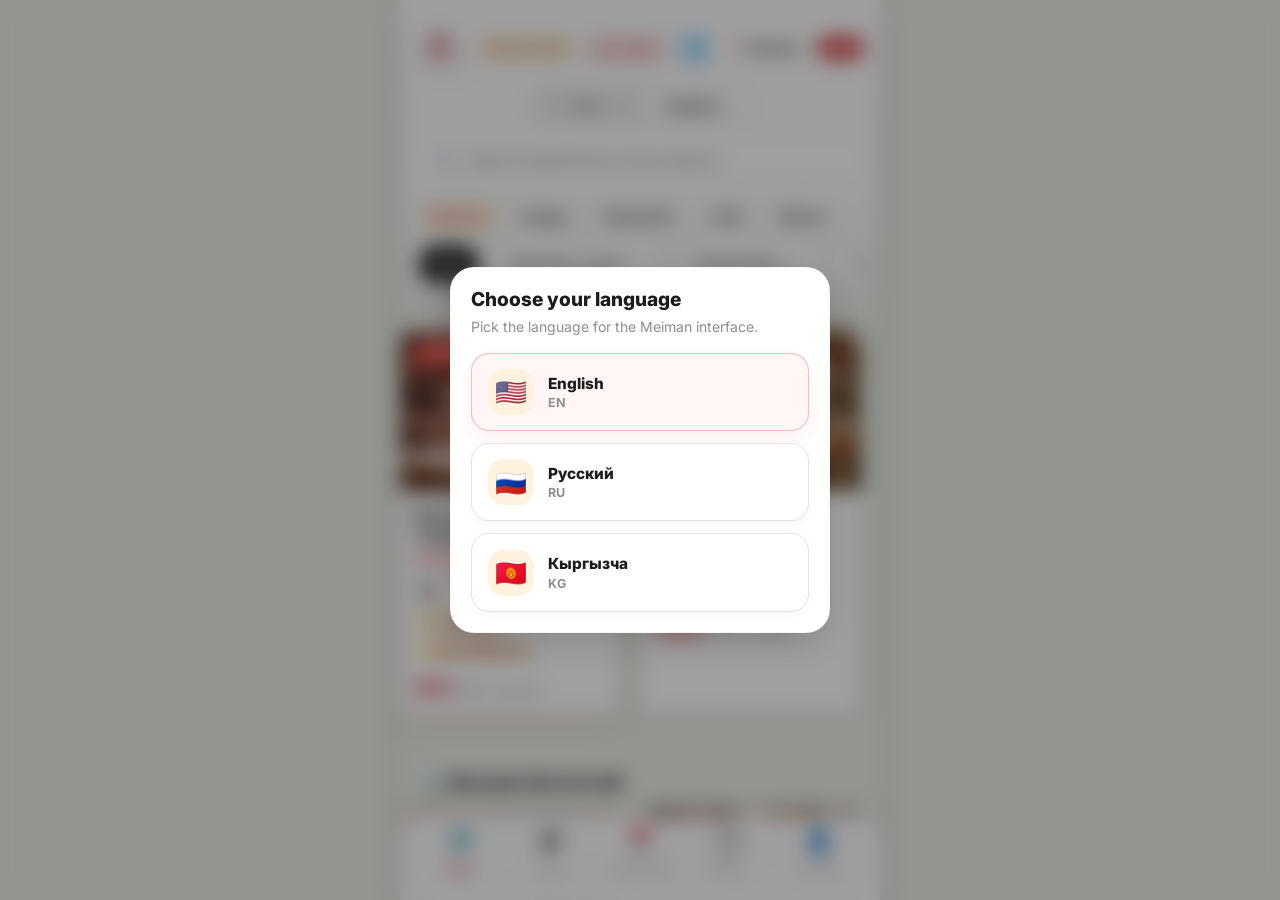
==== Meyman/index.html @ 1f4ac858 "Rename app to Meiman" ====
<!DOCTYPE html>
<html lang="en">
<head>
    <meta charset="UTF-8">
    <meta name="viewport" content="width=device-width, initial-scale=1.0">
    <title>Meiman - Experiences</title>
    <link rel="stylesheet" href="style.css">
</head>
<body class="customer-app">

    <div class="container">
        <!-- Main Top Bar -->
        <header class="top-bar">
            <div class="header-row">
                <div class="logo-area">
                    <img src="logo.png" alt="Meiman Logo" style="height:48px; object-fit:contain; filter: drop-shadow(0 2px 4px rgba(0,0,0,0.1));">
                </div>
                <div style="display:flex; align-items:center; gap:8px;">
                    <button class="guide-chip" id="guide-chip" onclick="openCulturalGuide()">Cultural Guide</button>
                    <a href="seller.html" id="host-mode-link" style="font-size:0.75rem; font-weight:800; color:var(--primary); text-decoration:none; background:white; padding:4px 8px; border-radius:12px; box-shadow:var(--shadow-sm); border:1px solid var(--primary);">Host Mode</a>
                    <button class="language-globe-btn" id="top-language-btn" onclick="openLanguageSelector(false)" aria-label="Change language" title="Change language">🌐</button>
                    <div style="font-size:0.85rem; font-weight:600; background:white; padding:4px 8px; border-radius:12px; box-shadow:var(--shadow-sm);">📍 Bishkek</div>
                    <div style="font-size:0.85rem; font-weight:800; background:var(--primary); color:white; padding:4px 8px; border-radius:12px; box-shadow:var(--shadow-sm);">v2.2</div>
                </div>
            </div>

            <!-- View Toggle -->
            <div class="toggle-container">
                <button class="toggle-btn" id="btn-tab-map" onclick="switchTab('map')">Map</button>
                <button class="toggle-btn active" id="btn-tab-explore" onclick="switchTab('explore')">Explore</button>
            </div>

            <div class="search-bar" style="margin-top:0.75rem;">
                <span>🔍</span>
                <input type="text" id="search-input" placeholder="Search experiences, food, places...">
            </div>

            <div class="need-now-bar" id="need-now-tabs">
                <button class="need-chip" data-need="Food">Hungry</button>
                <button class="need-chip" data-need="Nomad">Nomad life</button>
                <button class="need-chip" data-need="Culture">Craft</button>
                <button class="need-chip" data-need="Shower">Shower</button>
                <button class="need-chip" data-need="Laundry">Laundry</button>
            </div>

            <div class="categories-scroll" id="category-tabs">
                <div class="cat-pill active" data-category="All">All</div>
                <div class="cat-pill" data-category="Eat Like a Local 🍽️">Eat Like a Local 🍽️</div>
                <div class="cat-pill" data-category="Nomad Life 🏔️">Nomad Life 🏔️</div>
                <div class="cat-pill" data-category="Culture & Craft 🎨">Culture & Craft 🎨</div>
                <div class="cat-pill" data-category="Essentials 🧼">Essentials 🧼</div>
            </div>
            
            <p class="motto" id="app-motto">Your lifestyle is their experience</p>
        </header>

        <!-- VIEW: MAP -->
        <div id="view-map" class="view-tab hidden">
            <!-- 2GIS Map Background -->
            <div class="map-wrapper" style="position:absolute; top:0; left:0; width:100%; height:100%; z-index: 0; pointer-events: none;">
                <div id="map-bg-layer" style="width: 100%; height: 100%;"></div>
            </div>

            <!-- Interactive Map Layer -->
            <div id="interactive-map" style="position:absolute; top:0; left:0; width:100%; height:100%; z-index: 1; pointer-events:none;">
                <!-- Map Pins injected here by JS -->
            </div>

            <!-- Floating Happening Now Cards -->
            <section class="happening-now">
                <h3 class="section-title" id="happening-title">Happening Now 🔥</h3>
                <div class="horizontal-feed" id="happening-feed">
                    <!-- Offer Cards injected here by JS -->
                </div>
            </section>
        </div>

        <!-- VIEW: EXPLORE -->
        <div id="view-explore" class="view-tab active">
            <div class="explore-content">
                <div class="category-section">
                    <h3 id="explore-food-title">🍽️ Eat Like a Local</h3>
                    <div class="horizontal-feed" id="explore-cat-food"></div>
                </div>
                <div class="category-section">
                    <h3 id="explore-outdoors-title">🏔️ Nomad Life & Craft</h3>
                    <div class="horizontal-feed" id="explore-cat-outdoors"></div>
                </div>
                
                <h3 class="feed-title" id="discover-title" style="padding:0 1.25rem 0.5rem; font-weight:800; font-size:1.4rem;">Discover</h3>
                <div id="explore-vertical-feed" class="vertical-feed">
                    <!-- Immersive vertical cards injected here -->
                </div>
            </div>
        </div>

        <!-- Detail Action Modal (Draggable Bottom Sheet) -->
        <div id="booking-modal" class="modal-overlay hidden">
            <div class="bottom-sheet" id="booking-sheet">
                <!-- Details injected here by JS -->
            </div>
        </div>

        <!-- Request Modal (Bottom Sheet Component) -->
        <div id="request-modal" class="modal-overlay hidden">
            <div class="bottom-sheet">
                <div class="sheet-handle"></div>
                <div style="display:flex; justify-content:space-between; align-items:center;">
                    <h2 id="request-modal-title" style="font-size:1.5rem; color:var(--text-primary);">Request an Experience</h2>
                    <button class="btn-icon" style="box-shadow:none; border:none; width:36px; height:36px; background:var(--border-color); color:var(--text-primary);" onclick="closeRequestModal()">✕</button>
                </div>
                <p id="request-modal-desc" style="color:var(--text-secondary); font-size:0.9rem; margin-top:0.5rem; margin-bottom:1rem;">Can't find what you're looking for? Ask locals directly.</p>
                
                <div class="form-group" style="margin-bottom:1rem;">
                    <label id="request-category-label" style="display:block; font-weight:600; font-size:0.9rem; margin-bottom:4px; color:var(--text-primary);">Category</label>
                    <select id="request-category" style="width:100%; padding:0.75rem; border-radius:12px; border:1px solid var(--border-color); background:var(--bg-main); color:var(--text-primary); font-size:1rem; outline:none;">
                        <option value="Eat Like a Local 🍽️">Eat Like a Local 🍽️</option>
                        <option value="Nomad Life 🏔️">Nomad Life 🏔️</option>
                        <option value="Culture & Craft 🎨">Culture & Craft 🎨</option>
                        <option value="Essentials 🧼">Essentials 🧼</option>
                    </select>
                </div>

                <div class="form-group" style="margin-bottom:1.5rem;">
                    <label id="request-description-label" style="display:block; font-weight:600; font-size:0.9rem; margin-bottom:4px; color:var(--text-primary);">What are you looking for?</label>
                    <textarea id="request-description" rows="3" placeholder="Example: I'd love to learn how to cook traditional plov..." style="width:100%; padding:0.75rem; border-radius:12px; border:1px solid var(--border-color); background:var(--bg-main); color:var(--text-primary); font-size:1rem; resize:none; outline:none; font-family:inherit;"></textarea>
                </div>

                <button class="btn btn-primary" id="request-submit-btn" style="width:100%; padding:1rem;" onclick="submitRequest()">Submit Request</button>
            </div>
        </div>

        <!-- Dummy Feature Modal (Bottom Sheet Component) -->
        <div id="dummy-feature-modal" class="modal-overlay hidden">
            <div class="bottom-sheet" id="dummy-feature-sheet">
                <!-- Content injected here by JS -->
            </div>
        </div>

        <!-- Review Modal (Bottom Sheet Component) -->
        <div id="review-modal" class="modal-overlay hidden">
            <div class="bottom-sheet">
                <div class="sheet-handle"></div>
                <div style="display:flex; justify-content:space-between; align-items:center;">
                    <h2 id="review-modal-title" style="font-size:1.5rem; color:var(--text-primary);">Leave a Review</h2>
                    <button class="btn-icon" style="box-shadow:none; border:none; width:36px; height:36px; background:var(--border-color); color:var(--text-primary);" onclick="closeReviewModal()">✕</button>
                </div>
                <p id="review-modal-desc" style="color:var(--text-secondary); font-size:0.9rem; margin-top:0.5rem; margin-bottom:1rem;">How was your experience? Your feedback helps the community!</p>
                
                <input type="hidden" id="review-offer-id">
                
                <div class="form-group" style="margin-bottom:1rem;">
                    <label id="review-rating-label" style="display:block; font-weight:600; font-size:0.9rem; margin-bottom:4px; color:var(--text-primary);">Rating (1-5)</label>
                    <select id="review-rating" style="width:100%; padding:0.75rem; border-radius:12px; border:1px solid var(--border-color); background:var(--bg-main); color:var(--text-primary); font-size:1rem; outline:none;">
                        <option value="5">⭐⭐⭐⭐⭐ (5) Excellent</option>
                        <option value="4">⭐⭐⭐⭐ (4) Very Good</option>
                        <option value="3">⭐⭐⭐ (3) Average</option>
                        <option value="2">⭐⭐ (2) Poor</option>
                        <option value="1">⭐ (1) Terrible</option>
                    </select>
                </div>

                <div class="form-group" style="margin-bottom:1.5rem;">
                    <label id="review-comment-label" style="display:block; font-weight:600; font-size:0.9rem; margin-bottom:4px; color:var(--text-primary);">Your Comment</label>
                    <textarea id="review-comment" rows="3" placeholder="Tell us what you liked or how the host can improve..." style="width:100%; padding:0.75rem; border-radius:12px; border:1px solid var(--border-color); background:var(--bg-main); color:var(--text-primary); font-size:1rem; resize:none; outline:none; font-family:inherit;"></textarea>
                </div>

                <button class="btn btn-primary" id="review-submit-btn" style="width:100%; padding:1rem;" onclick="submitReview()">Submit Review</button>
            </div>
        </div>

        <!-- Payment Modal -->
        <div id="payment-modal" class="modal-overlay hidden">
            <div class="bottom-sheet payment-sheet" id="payment-sheet">
                <!-- Payment content injected here by JS -->
            </div>
        </div>

        <!-- Navigation -->
        <nav class="bottom-nav">
            <a href="#" class="nav-item active">
                <span class="nav-icon">🗺️</span>
                <span id="nav-map-label">Map</span>
            </a>
            <a href="#" class="nav-item" onclick="openRequestModal()">
                <span class="nav-icon" style="color:var(--primary);">➕</span>
                <span id="nav-new-label">New</span>
            </a>
            <a href="#" class="nav-item" onclick="openDummyFeature('Bookings')">
                <span class="nav-icon">📅</span>
                <span id="nav-bookings-label">Bookings</span>
            </a>
            <a href="#" class="nav-item" onclick="openDummyFeature('Inbox')">
                <span class="nav-icon">💬</span>
                <span id="nav-inbox-label">Inbox</span>
            </a>
            <a href="#" class="nav-item" onclick="openDummyFeature('Profile')">
                <span class="nav-icon">👤</span>
                <span id="nav-profile-label">Profile</span>
            </a>
        </nav>
        <!-- Instant Booking Success Overlay -->
        <div id="success-overlay" class="modal-overlay hidden" style="z-index:100; align-items:center; justify-content:center; background:rgba(255,255,255,0.95);">
            <div style="text-align:center; transform:scale(0.8); opacity:0; transition:all 0.4s cubic-bezier(0.175, 0.885, 0.32, 1.275);" id="success-content">
                <!-- Success content injected by JS -->
            </div>
        </div>
    </div>

    <!-- Core State Framework -->
    <script src="shared-state.js"></script>
    <script src="language.js"></script>
    <script src="badges.js"></script>
    <script src="profile.js"></script>
    <script src="onboarding.js"></script>
    <script src="customer.js"></script>
    <script src="https://maps.api.2gis.ru/2.0/loader.js?pkg=full" async></script>
</body>
</html>
---- Meyman/style.css ----
@import url('https://fonts.googleapis.com/css2?family=Inter:wght@400;500;600;700;800&display=swap');

:root {
    --primary: #d32f2f;      /* Meiman Red */
    --primary-light: #fbe9e9;
    --primary-dark: #b71c1c;
    --primary-gradient: linear-gradient(135deg, #ff3b30, #d32f2f);
    --secondary: #ff9800;    /* Rating Yellow/Orange */
    
    --bg-main: #f5f5f7;      /* Clean off-white background */
    --bg-card: #ffffff;
    
    --text-primary: #1c1c1e;
    --text-secondary: #8e8e93;
    --text-tertiary: #aeaeb2;
    
    --border-color: #e5e5ea;
    --border-darker: #d1d1d6;
    
    /* Premium Soft Shadows */
    --shadow-sm: 0 2px 8px rgba(0, 0, 0, 0.04);
    --shadow-md: 0 4px 16px rgba(0, 0, 0, 0.08);
    --shadow-lg: 0 12px 32px rgba(0, 0, 0, 0.12);
    --shadow-up: 0 -8px 24px rgba(0, 0, 0, 0.08);
    
    --radius-sm: 8px;
    --radius-md: 16px;
    --radius-lg: 24px;
    --radius-round: 9999px;
}

* {
    box-sizing: border-box;
    margin: 0;
    padding: 0;
}

body {
    font-family: 'Inter', sans-serif;
    background-color: var(--Map-Bg, #e6e9eb); /* Default acts as dummy map if no image */
    color: var(--text-primary);
    -webkit-font-smoothing: antialiased;
    overflow-x: hidden;
    height: 100vh;
    display: flex;
    flex-direction: column;
}

/* Typography Utilities */
h1 { font-size: 1.5rem; font-weight: 800; letter-spacing: -0.02em; }
h2 { font-size: 1.25rem; font-weight: 700; letter-spacing: -0.01em; }
h3 { font-size: 1.1rem; font-weight: 600; }
.text-muted { color: var(--text-secondary); font-size: 0.9rem; }
.text-small { color: var(--text-tertiary); font-size: 0.8rem; }
.motto { color: #888; font-size: 0.85rem; font-style: italic; text-align: center; padding-top: 10px; }

/* Buttons */
.btn {
    display: inline-flex;
    align-items: center;
    justify-content: center;
    padding: 0.85rem 1.5rem;
    border-radius: var(--radius-md);
    font-weight: 600;
    font-size: 1rem;
    border: none;
    cursor: pointer;
    transition: transform 0.2s cubic-bezier(0.2, 0.8, 0.2, 1), box-shadow 0.2s ease;
    width: 100%;
}

.btn:active {
    transform: scale(0.95);
}

.btn-primary {
    background: var(--primary-gradient);
    color: white;
    box-shadow: 0 8px 20px rgba(211, 47, 47, 0.25);
}

.btn-primary:hover {
    box-shadow: 0 10px 24px rgba(211, 47, 47, 0.35);
}

.btn-outline {
    background-color: transparent;
    color: var(--text-primary);
    border: 1px solid var(--border-darker);
}

.btn-outline:hover {
    background-color: var(--border-color);
}

.btn-icon {
    width: 44px;
    height: 44px;
    border-radius: var(--radius-round);
    display: flex;
    align-items: center;
    justify-content: center;
    background: white;
    box-shadow: var(--shadow-sm);
    border: 1px solid var(--border-color);
    padding: 0;
}

/* Common Layouts */
.container {
    max-width: 480px; /* Mobile first strict width */
    margin: 0 auto;
    width: 100%;
    position: relative;
    height: 100vh;
    background-color: var(--bg-main);
    box-shadow: var(--shadow-lg);
    overflow: hidden;
    display: flex;
    flex-direction: column;
}

/* CUSTOMER APP SPECIFIC */
.customer-app {
    background-color: #e8ede3; /* fallback */
}
.customer-app .container {
    background-color: transparent;
}

.top-bar {
    position: absolute;
    top: 0;
    left: 0;
    right: 0;
    padding: 1.5rem 1rem 1rem;
    z-index: 10;
    /* Soft gradient overlay for text readability */
    background: linear-gradient(180deg, rgba(255,255,255,0.95) 0%, rgba(255,255,255,0.8) 60%, rgba(255,255,255,0) 100%);
    backdrop-filter: blur(8px);
    -webkit-backdrop-filter: blur(8px);
}

.header-row {
    display: flex;
    justify-content: space-between;
    align-items: center;
    margin-bottom: 1rem;
}

.logo-area {
    display: flex;
    align-items: center;
    gap: 8px;
}

.logo-icon {
    color: var(--primary);
    font-size: 1.8rem;
}

.search-bar {
    background: white;
    border-radius: var(--radius-md);
    padding: 0.85rem 1.2rem;
    display: flex;
    align-items: center;
    gap: 12px;
    box-shadow: var(--shadow-sm);
    margin-bottom: 1rem;
    border: 1px solid rgba(0,0,0,0.02);
}

.search-bar input {
    border: none;
    outline: none;
    width: 100%;
    font-family: inherit;
    font-size: 1rem;
}

.categories-scroll {
    display: flex;
    gap: 0.75rem;
    overflow-x: auto;
    padding-bottom: 0.5rem;
    scrollbar-width: none;
    padding-left: 0.2rem;
}
.categories-scroll::-webkit-scrollbar { display: none; }

.need-now-bar {
    display: flex;
    gap: 0.55rem;
    overflow-x: auto;
    padding: 0 0.2rem 0.75rem;
    scrollbar-width: none;
}

.need-now-bar::-webkit-scrollbar {
    display: none;
}

.need-now-bar::before {
    content: "Need now";
    flex: 0 0 auto;
    align-self: center;
    color: var(--primary);
    font-size: 0.72rem;
    font-weight: 900;
    background: #fff3e0;
    border: 1px solid rgba(255,152,0,0.22);
    border-radius: var(--radius-round);
    padding: 0.48rem 0.65rem;
}

.need-chip {
    flex: 0 0 auto;
    border: 1px solid var(--border-color);
    background: white;
    color: var(--text-primary);
    border-radius: var(--radius-round);
    padding: 0.5rem 0.8rem;
    font-family: inherit;
    font-size: 0.8rem;
    font-weight: 800;
    box-shadow: var(--shadow-sm);
    cursor: pointer;
    transition: transform 0.2s ease, background 0.2s ease, color 0.2s ease;
}

.need-chip:active {
    transform: scale(0.95);
}

.need-chip.active {
    background: var(--primary);
    border-color: var(--primary);
    color: white;
}

.cat-pill {
    white-space: nowrap;
    padding: 0.6rem 1.25rem;
    background: white;
    border: 1px solid var(--border-color);
    border-radius: var(--radius-round);
    font-size: 0.9rem;
    font-weight: 600;
    cursor: pointer;
    box-shadow: var(--shadow-sm);
    transition: transform 0.2s, background 0.2s, color 0.2s;
}
.cat-pill:active { transform: scale(0.95); }
.cat-pill.active {
    background: var(--text-primary);
    color: white;
    border-color: var(--text-primary);
}

/* View Toggles & Tabs */
.toggle-container {
    display: flex;
    background: rgba(118, 118, 128, 0.12);
    border-radius: 20px;
    padding: 3px;
    margin: 0 auto;
    width: 220px;
}
.toggle-btn {
    flex: 1;
    border: none;
    background: transparent;
    padding: 6px 12px;
    border-radius: 18px;
    font-weight: 700;
    font-size: 0.95rem;
    color: var(--text-secondary);
    cursor: pointer;
    transition: all 0.25s cubic-bezier(0.2, 0.8, 0.2, 1);
}
.toggle-btn.active {
    background: white;
    color: var(--text-primary);
    box-shadow: var(--shadow-sm);
}

.view-tab {
    position: absolute;
    top: 0; left: 0; width: 100%; height: 100%;
    transition: opacity 0.3s ease, transform 0.3s ease;
    z-index: 1;
}
.view-tab.hidden {
    opacity: 0;
    pointer-events: none;
    transform: translateY(20px);
}
.view-tab.active {
    opacity: 1;
    pointer-events: auto;
    transform: translateY(0);
    z-index: 2;
}

/* Explore Feed */
.explore-content {
    height: 100%;
    overflow-y: auto;
    padding-top: 290px; /* Space for the full Explore header stack */
    padding-bottom: 100px; /* Space for bottom nav */
    scrollbar-width: none;
}
.explore-content::-webkit-scrollbar { display: none; }

@media (max-width: 380px) {
    .explore-content {
        padding-top: 310px;
    }
}

.vertical-feed {
    display: flex;
    flex-direction: column;
    gap: 1.5rem;
    padding: 0 1.25rem 2rem;
}

.explore-card {
    position: relative;
    border-radius: var(--radius-lg);
    overflow: hidden;
    height: 420px;
    box-shadow: var(--shadow-md);
    cursor: pointer;
    transition: transform 0.2s cubic-bezier(0.2, 0.8, 0.2, 1);
    background-color: var(--border-color);
    animation: cardFadeIn 0.18s ease both;
}
.explore-card:active {
    transform: scale(0.97);
}
.explore-card-img {
    width: 100%;
    height: 100%;
    background-size: cover;
    background-position: center;
    position: relative;
}
.explore-card-overlay {
    position: absolute;
    bottom: 0; left: 0; right: 0;
    background: linear-gradient(to top, rgba(0,0,0,0.9) 0%, rgba(0,0,0,0.5) 40%, transparent 100%);
    padding: 3rem 1.25rem 1.25rem;
    color: white;
    display: flex;
    flex-direction: column;
    gap: 0.5rem;
}
.explore-card-title {
    font-size: 1.5rem;
    font-weight: 800;
    line-height: 1.2;
    text-shadow: 0 2px 8px rgba(0,0,0,0.4);
}

.overlay-host .host-name,
.overlay-host .host-meta {
    color: white;
    text-shadow: 0 1px 4px rgba(0,0,0,0.38);
}

.overlay-host .host-meta,
.overlay-availability {
    color: rgba(255,255,255,0.82);
}

.overlay-availability.is-live {
    color: #ffdfdc;
}

.overlay-tags .tag {
    background: rgba(255,255,255,0.16);
    border-color: rgba(255,255,255,0.22);
    color: rgba(255,255,255,0.9);
    backdrop-filter: blur(8px);
}
.explore-card-meta {
    font-size: 0.9rem;
    font-weight: 600;
    color: rgba(255,255,255,0.9);
    display: flex;
    align-items: center;
    gap: 8px;
}
.explore-card-footer {
    display: flex;
    justify-content: space-between;
    align-items: flex-end;
    margin-top: 0.5rem;
}
.explore-card-price {
    font-size: 1.6rem;
    font-weight: 800;
}
.explore-card-price span {
    font-size: 1rem;
    font-weight: 600;
    opacity: 0.8;
}

/* Category Sections */
.category-section {
    margin-bottom: 2rem;
}
.category-section h3 {
    font-size: 1.2rem;
    font-weight: 800;
    padding-left: 1.25rem;
    margin-bottom: 0.5rem;
}

/* Map Elements */
#interactive-map {
    position: absolute;
    width: 100%;
    height: 100%;
    /* Move map down slightly visually if needed, but absolute is fine */
}
.map-pin {
    position: absolute;
    transform: translate(-50%, -100%);
    width: 44px;
    height: 48px;
    background: url('data:image/svg+xml;utf8,<svg viewBox="0 0 24 24" fill="%23d32f2f" xmlns="http://www.w3.org/2000/svg"><path d="M12 2C8.13 2 5 5.13 5 9C5 14.25 12 22 12 22C12 22 19 14.25 19 9C19 5.13 15.87 2 12 2ZM12 11.5C10.62 11.5 9.5 10.38 9.5 9C9.5 7.62 10.62 6.5 12 6.5C13.38 6.5 14.5 7.62 14.5 9C14.5 10.38 13.38 11.5 12 11.5Z"/></svg>') center / contain no-repeat;
    cursor: pointer;
    pointer-events: auto;
    transition: transform 0.3s cubic-bezier(0.2, 0.8, 0.2, 1);
    z-index: 5;
    filter: drop-shadow(0 4px 6px rgba(0,0,0,0.2));
    animation: mapPinPulse 2s infinite;
}
.map-pin:hover { transform: translate(-50%, -100%) scale(1.15); animation: none; }

@keyframes mapPinPulse {
    0% { filter: drop-shadow(0 4px 6px rgba(211,47,47,0.2)); }
    50% { filter: drop-shadow(0 8px 16px rgba(211,47,47,0.6)); transform: translate(-50%, -102%); }
    100% { filter: drop-shadow(0 4px 6px rgba(211,47,47,0.2)); }
}

/* Floating Cards Layout */
.happening-now {
    position: absolute;
    bottom: 54px; /* Space for larger bottom nav */
    left: 0;
    right: 0;
    padding: 1rem 0; /* Horizontal padding handled by feed */
    z-index: 8;
}

.section-title {
    font-weight: 800;
    font-size: 1.25rem;
    margin-bottom: 1rem;
    padding-left: 1.25rem;
    display: flex;
    align-items: center;
    gap: 6px;
    text-shadow: 0 2px 4px rgba(255,255,255,0.8);
}

.horizontal-feed {
    display: flex;
    gap: 1.25rem;
    overflow-x: auto;
    padding: 0.5rem 1.25rem 1.5rem;
    scrollbar-width: none;
    scroll-snap-type: x mandatory;
}

.horizontal-feed::-webkit-scrollbar { display: none; }

.offer-card {
    min-width: 280px;
    width: 280px;
    background: var(--bg-card);
    border-radius: var(--radius-md);
    box-shadow: var(--shadow-md);
    scroll-snap-align: start;
    display: flex;
    flex-direction: column;
    overflow: hidden;
    transition: transform 0.2s cubic-bezier(0.2, 0.8, 0.2, 1);
    cursor: pointer;
    animation: cardFadeIn 0.18s ease both;
}
.offer-card:active {
    transform: scale(0.97);
}

.offer-card.live-card {
    border: 1px solid rgba(255, 59, 48, 0.18);
    box-shadow: 0 10px 28px rgba(211, 47, 47, 0.12);
}

.offer-card-img {
    height: 160px;
    background-position: center;
    background-size: cover;
    position: relative;
}

.live-badge {
    position: absolute;
    top: 12px;
    left: 12px;
    background: #ff3b30;
    color: white;
    font-size: 0.7rem;
    font-weight: 800;
    padding: 4px 8px;
    border-radius: 6px;
    letter-spacing: 0.5px;
    box-shadow: 0 2px 6px rgba(0,0,0,0.2);
    display: flex;
    align-items: center;
    gap: 4px;
    animation: livePulse 1.8s ease-in-out infinite;
}
.live-badge::before {
    content: '';
    width: 6px;
    height: 6px;
    background: white;
    border-radius: 50%;
    animation: pulse 1.5s infinite;
}

@keyframes pulse {
    0% { transform: scale(0.95); opacity: 0.8; }
    50% { transform: scale(1.2); opacity: 1; }
    100% { transform: scale(0.95); opacity: 0.8; }
}

@keyframes livePulse {
    0% { transform: scale(1); box-shadow: 0 2px 6px rgba(0,0,0,0.2), 0 0 0 rgba(255,59,48,0); }
    50% { transform: scale(1.03); box-shadow: 0 4px 12px rgba(0,0,0,0.22), 0 0 0 6px rgba(255,59,48,0.12); }
    100% { transform: scale(1); box-shadow: 0 2px 6px rgba(0,0,0,0.2), 0 0 0 rgba(255,59,48,0); }
}

@keyframes cardFadeIn {
    from { opacity: 0.82; transform: translateY(6px); }
    to { opacity: 1; transform: translateY(0); }
}

.offer-card-body {
    padding: 1.25rem;
    display: flex;
    flex-direction: column;
    gap: 0.6rem;
}

.offer-card-body.compact-card {
    padding: 0.8rem;
    gap: 0.45rem;
}

.offer-card-body.compact-card .offer-title {
    font-size: 1rem;
}

.offer-card-body.compact-card .host-avatar {
    width: 32px;
    height: 32px;
}

.offer-card-body.compact-card .btn,
.offer-card-body.compact-card .tag-row {
    display: none;
}

.offer-title { font-weight: 800; font-size: 1.15rem; line-height: 1.3; color: var(--text-primary); }

.offer-host { display: flex; align-items: center; gap: 8px; font-weight: 500; font-size: 0.95rem; color: var(--text-secondary); }
.host-row { display: flex; align-items: center; gap: 10px; min-width: 0; }
.host-avatar {
    width: 36px;
    height: 36px;
    border-radius: 50%;
    background: #fee2e2;
    display: flex;
    align-items: center;
    justify-content: center;
    flex-shrink: 0;
    object-fit: cover;
    border: 2px solid white;
    box-shadow: var(--shadow-sm);
}
.host-copy { min-width: 0; display: flex; flex-direction: column; gap: 2px; }
.host-name { font-weight: 800; font-size: 0.94rem; color: var(--text-primary); line-height: 1.1; }
.host-meta { color: #777; font-size: 0.78rem; font-weight: 600; line-height: 1.2; }
.availability-line { color: #777; font-size: 0.82rem; font-weight: 700; margin-top: -0.25rem; }
.availability-line.is-live { color: #d32f2f; }
.tag-row { display: flex; gap: 6px; flex-wrap: wrap; }
.tag {
    color: #666;
    background: #f7f7f7;
    border: 1px solid #eeeeee;
    border-radius: var(--radius-round);
    padding: 4px 8px;
    font-size: 0.72rem;
    font-weight: 700;
    line-height: 1;
}

.offer-meta { font-size: 0.85rem; color: #777; font-weight: 500; }

.offer-price-row { display: flex; justify-content: space-between; align-items: flex-end; margin-top: 0.5rem; }
.offer-price { font-weight: 800; font-size: 1.25rem; color: var(--primary); }
.offer-price span { font-size: 0.85rem; color: var(--text-secondary); font-weight: 500; }
.spots-badge { background: var(--bg-main); color: var(--text-secondary); padding: 4px 8px; border-radius: 6px; font-size: 0.8rem; font-weight: 600; }

.detail-image {
    width: 100%;
    height: 180px;
    border-radius: var(--radius-md);
    background-position: center;
    background-size: cover;
    margin-bottom: 1rem;
    position: relative;
    overflow: hidden;
}

.detail-live {
    top: 14px;
    left: 14px;
}

.happening-now .live-badge {
    top: 96px;
}

.bookings-list {
    margin-top: 1.5rem;
    display: flex;
    flex-direction: column;
    gap: 1rem;
}

.booking-card {
    background: white;
    border: 1px solid var(--border-color);
    border-radius: 18px;
    padding: 1rem;
    box-shadow: var(--shadow-sm);
    display: flex;
    flex-direction: column;
    gap: 0.85rem;
    animation: cardFadeIn 0.18s ease both;
}

.booking-card-top {
    display: flex;
    justify-content: space-between;
    align-items: flex-start;
    gap: 0.75rem;
}

.booking-main {
    min-width: 0;
}

.booking-title {
    color: var(--text-primary);
    font-size: 1.05rem;
    font-weight: 900;
    line-height: 1.25;
}

.booking-time {
    color: var(--text-secondary);
    font-size: 0.78rem;
    font-weight: 700;
    margin-top: 0.2rem;
}

.booking-host {
    padding: 0.65rem;
    border-radius: 16px;
    background: var(--bg-main);
}

.booking-footer {
    display: flex;
    justify-content: space-between;
    align-items: center;
    gap: 0.75rem;
}

.booking-review-btn {
    width: auto;
    padding: 0.5rem 0.8rem;
    border-radius: 12px;
    font-size: 0.8rem;
}

.live-status {
    background: #ffebee;
    color: #d32f2f;
}

.success-check {
    width: 80px;
    height: 80px;
    background: #4caf50;
    border-radius: 50%;
    display: flex;
    align-items: center;
    justify-content: center;
    margin: 0 auto 1rem;
    color: white;
    font-size: 3rem;
    box-shadow: 0 8px 24px rgba(76,175,80,0.4);
}

.directions-preview {
    margin: 1rem auto 0;
    padding: 0.75rem 1rem;
    border-radius: 16px;
    background: #fff3e0;
    color: #9a3412;
    font-weight: 800;
    font-size: 0.9rem;
}

.success-actions {
    display: grid;
    grid-template-columns: 1fr 1fr;
    gap: 0.75rem;
    margin-top: 1rem;
}

.success-actions .btn {
    padding: 0.8rem 0.75rem;
    font-size: 0.9rem;
}

.payment-confirmed-line,
.payment-mini {
    font-size: 0.82rem;
    color: #0f766e;
    font-weight: 700;
}

.payment-confirmed-line {
    margin: 0.6rem 0 0.2rem;
}

.payment-sheet {
    background: #1f1f1f;
    color: white;
    padding-bottom: 2rem;
}

.payment-sheet .sheet-handle {
    background: rgba(255,255,255,0.2);
}

.payment-sheet-header {
    display: flex;
    justify-content: space-between;
    align-items: flex-start;
    gap: 1rem;
}

.payment-eyebrow {
    font-size: 0.82rem;
    color: rgba(255,255,255,0.68);
    margin-bottom: 0.3rem;
}

.payment-title {
    font-size: 1.5rem;
    color: white;
}

.payment-close {
    box-shadow: none;
    border: 1px solid rgba(255,255,255,0.1);
    background: rgba(255,255,255,0.06);
    color: white;
}

.payment-summary-card {
    background: #2b2b2b;
    border-radius: 20px;
    padding: 1rem 1.1rem;
    margin-top: 1rem;
    border: 1px solid rgba(255,255,255,0.06);
}

.payment-summary-offer {
    font-size: 1rem;
    font-weight: 700;
    color: white;
}

.payment-summary-host,
.payment-total-label,
.payment-detail,
.payment-terms {
    color: rgba(255,255,255,0.65);
}

.payment-summary-host {
    margin-top: 0.2rem;
    font-size: 0.85rem;
}

.payment-total-label {
    margin-top: 0.8rem;
    font-size: 0.8rem;
    text-transform: uppercase;
    letter-spacing: 0.04em;
}

.payment-total {
    font-size: 2rem;
    font-weight: 800;
    margin-top: 0.15rem;
}

.payment-total span {
    font-size: 1.15rem;
    font-weight: 700;
}

.payment-options-list {
    display: flex;
    flex-direction: column;
    gap: 0.75rem;
    margin-top: 1rem;
}

.payment-option {
    width: 100%;
    border: 1px solid rgba(255,255,255,0.08);
    background: #121212;
    border-radius: 18px;
    padding: 0.95rem 1rem;
    display: flex;
    align-items: center;
    gap: 0.9rem;
    color: white;
    text-align: left;
    transition: transform 0.2s ease, border-color 0.2s ease, background 0.2s ease;
}

.payment-option:active {
    transform: scale(0.97);
}

.payment-option.active {
    border-color: rgba(255,152,0,0.8);
    background: #171717;
    box-shadow: 0 0 0 1px rgba(255,152,0,0.12);
}

.payment-radio {
    width: 20px;
    height: 20px;
    border-radius: 50%;
    border: 1.5px solid rgba(255,255,255,0.3);
    display: inline-flex;
    align-items: center;
    justify-content: center;
    flex: 0 0 auto;
}

.payment-radio-dot {
    width: 10px;
    height: 10px;
    border-radius: 50%;
    background: var(--secondary);
}

.payment-brand-mark {
    width: 44px;
    height: 44px;
    border-radius: 12px;
    display: inline-flex;
    align-items: center;
    justify-content: center;
    color: white;
    font-weight: 800;
    font-size: 1rem;
    flex: 0 0 auto;
}

.payment-copy {
    display: flex;
    flex-direction: column;
    gap: 0.2rem;
    min-width: 0;
}

.payment-name {
    font-size: 1rem;
    font-weight: 700;
    color: white;
}

.payment-detail {
    font-size: 0.82rem;
}

.payment-submit {
    margin-top: 1rem;
}

.payment-terms {
    margin-top: 0.8rem;
    font-size: 0.75rem;
    text-align: center;
    line-height: 1.4;
}

.directions-card {
    display: flex;
    flex-direction: column;
    gap: 1rem;
}

.directions-map {
    position: relative;
    height: 150px;
    border-radius: 20px;
    background:
        linear-gradient(135deg, rgba(211,47,47,0.08), rgba(255,152,0,0.16)),
        repeating-linear-gradient(45deg, rgba(255,255,255,0.7) 0 12px, rgba(245,245,247,0.7) 12px 24px);
    border: 1px solid var(--border-color);
    overflow: hidden;
}

.route-line {
    position: absolute;
    left: 70px;
    right: 74px;
    top: 74px;
    height: 4px;
    border-radius: var(--radius-round);
    background: linear-gradient(90deg, var(--primary), var(--secondary));
}

.route-dot {
    position: absolute;
    top: 52px;
    width: 54px;
    height: 54px;
    border-radius: 18px;
    display: flex;
    align-items: center;
    justify-content: center;
    color: white;
    font-weight: 900;
    font-size: 0.72rem;
    box-shadow: var(--shadow-md);
}

.route-dot.start {
    left: 24px;
    background: var(--text-primary);
}

.route-dot.end {
    right: 24px;
    background: var(--primary);
}

.directions-step {
    padding: 0.85rem 1rem;
    border-radius: 16px;
    background: var(--bg-main);
    color: var(--text-primary);
    font-size: 0.9rem;
    font-weight: 750;
}

.bottom-nav {
    position: absolute;
    bottom: 0;
    left: 0;
    right: 0;
    background: rgba(255,255,255,0.98);
    backdrop-filter: blur(10px);
    -webkit-backdrop-filter: blur(10px);
    height: 84px;
    border-radius: 24px 24px 0 0;
    box-shadow: var(--shadow-up);
    display: flex;
    justify-content: space-around;
    align-items: center;
    padding: 0 1rem 1rem; /* Extra padding at bottom for safe area */
    z-index: 20;
}

.nav-item {
    display: flex;
    flex-direction: column;
    align-items: center;
    gap: 6px;
    color: var(--text-tertiary);
    text-decoration: none;
    font-size: 0.75rem;
    font-weight: 600;
    transition: color 0.2s;
    width: 60px;
}
.nav-item.active { color: var(--primary); }
.nav-icon { font-size: 1.4rem; transition: transform 0.2s cubic-bezier(0.2, 0.8, 0.2, 1); }
.nav-item:active .nav-icon { transform: scale(0.85); }

/* Modal Content Details */
.modal-overlay {
    position: absolute;
    top: 0; left: 0; right: 0; bottom: 0;
    background: rgba(0,0,0,0.4);
    backdrop-filter: blur(4px);
    -webkit-backdrop-filter: blur(4px);
    z-index: 50;
    display: flex;
    align-items: flex-end;
    transition: opacity 0.3s;
}
.modal-overlay.hidden { display: none; opacity: 0; }

.bottom-sheet {
    background: white;
    width: 100%;
    border-radius: var(--radius-lg) var(--radius-lg) 0 0;
    padding: 1.5rem;
    transform: translateY(0);
    transition: transform 0.4s cubic-bezier(0.2, 0.8, 0.2, 1);
    display: flex;
    flex-direction: column;
    gap: 1.25rem;
    max-height: 90vh;
    overflow-y: auto;
    box-shadow: var(--shadow-up);
}

.modal-overlay.hidden .bottom-sheet { transform: translateY(100%); }

.sheet-handle {
    width: 48px; height: 6px; border-radius: 6px;
    background: var(--border-color);
    margin: 0 auto 1rem;
}

.bottom-sheet.dragging {
    transition: none; /* remove transition during drag */
}

/* SELLER APP SPECIFIC */
:root {
    --bg-seller: #f5f6fa;
}
.seller-app .container {
    background-color: var(--bg-seller);
}

.seller-content {
    overflow-y: auto;
    height: calc(100vh - 84px); /* Full height minus bottom nav */
    padding-bottom: 2rem;
    scrollbar-width: none;
}
.seller-content::-webkit-scrollbar { display: none; }

.seller-header {
    background: transparent;
    padding: 1.5rem 1.25rem 1rem;
    display: flex;
    justify-content: space-between;
    align-items: center;
    border-bottom: none;
    z-index: 10;
    position: relative;
}
.seller-logo {
    color: var(--primary);
    font-size: 1.4rem;
    font-weight: 800;
}
.bell-icon {
    position: relative;
    font-size: 1.5rem;
}
.badge-red {
    position: absolute;
    top: -4px; right: -6px;
    background: var(--primary); color: white;
    font-size: 0.65rem; font-weight: 800;
    width: 18px; height: 18px; border-radius: 50%;
    display: flex; align-items: center; justify-content: center;
    border: 2px solid var(--bg-seller);
}

/* Hero Section */
.seller-hero {
    background: url('https://images.unsplash.com/photo-1569530593440-e48dc137f7d0?auto=format&fit=crop&q=80&w=800') center / cover no-repeat;
    margin: 0 1.25rem 1.5rem;
    border-radius: var(--radius-lg);
    padding: 1.5rem;
    display: flex;
    justify-content: space-between;
    align-items: flex-start;
    box-shadow: var(--shadow-md);
    position: relative;
    overflow: hidden;
}
.seller-hero::before {
    content: '';
    position: absolute;
    top: 0; left: 0; right: 0; bottom: 0;
    background: linear-gradient(to right, rgba(255,255,255,0.95) 0%, rgba(255,255,255,0.7) 60%, rgba(255,255,255,0) 100%);
    z-index: 1;
}
.seller-hero-content {
    position: relative;
    z-index: 2;
}
.seller-hero h1 { font-size: 1.6rem; color: var(--text-primary); margin-bottom: 4px; font-weight:800; }
.seller-hero .location { font-size: 0.9rem; color: var(--text-secondary); display: flex; align-items: center; gap: 4px; font-weight: 600; }
.seller-avatar {
    width: 64px; height: 64px;
    border-radius: 50%;
    border: 3px solid white;
    background: url('https://images.unsplash.com/photo-1544005313-94ddf0286df2?auto=format&fit=crop&q=80&w=200') center / cover;
    position: relative;
    z-index: 2;
    box-shadow: var(--shadow-sm);
}

/* Stats Grid */
.stats-grid {
    display: grid;
    grid-template-columns: 1fr 1fr;
    gap: 1rem;
    padding: 0 1.25rem 1.5rem;
}
.stat-card {
    background: white;
    border-radius: var(--radius-md);
    padding: 1rem;
    box-shadow: var(--shadow-sm);
    display: flex;
    flex-direction: column;
    gap: 8px;
}
.stat-header { display: flex; align-items: center; gap: 10px; font-size: 0.85rem; color: var(--text-secondary); font-weight: 600; }
.stat-icon { width: 40px; height: 40px; border-radius: 12px; display: flex; align-items: center; justify-content: center; font-size: 1.3rem; }
.stat-icon.red { background: #ffebee; color: #d32f2f; }
.stat-icon.orange { background: #fff3e0; color: #ff9800; }
.stat-icon.green { background: #e8f5e9; color: #4caf50; }
.stat-icon.purple { background: #f3e5f5; color: #9c27b0; }
.stat-value { font-size: 1.6rem; font-weight: 800; color: var(--text-primary); display: flex; align-items: baseline; gap: 4px; margin-top:2px;}
.stat-value span { font-size: 0.9rem; font-weight: 600; color: var(--text-secondary); }
.stat-trend { font-size: 0.75rem; font-weight: 700; color: #2e7d32; display:flex; align-items:center; gap:4px; }
.stat-stars { color: #ffb300; font-size: 0.9rem; margin-top:4px; display:flex; align-items:center; gap:4px;}
.stat-stars span { color: var(--text-secondary); font-size:0.8rem; font-weight:600;}

/* Section Headers */
.section-header {
    display: flex;
    justify-content: space-between;
    align-items: baseline;
    padding: 0 1.25rem;
    margin-bottom: 1rem;
}
.section-header h3 { font-size: 1.25rem; font-weight: 800; color: var(--text-primary); }
.section-header .view-all { font-size: 0.9rem; font-weight: 700; color: var(--primary); text-decoration: none; }

/* Quick Actions */
.quick-actions {
    display: flex;
    justify-content: space-between;
    padding: 0 1.25rem 1.5rem;
}
.qa-btn {
    display: flex;
    flex-direction: column;
    align-items: center;
    gap: 10px;
    background: white;
    border-radius: var(--radius-md);
    padding: 1.2rem 0.5rem;
    width: 23%;
    box-shadow: var(--shadow-sm);
    border: none;
    cursor: pointer;
    text-align: center;
}
.qa-icon { width: 48px; height: 48px; border-radius: 50%; display: flex; align-items: center; justify-content: center; font-size: 1.5rem; position: relative; }
.qa-icon.red { background: var(--primary); color: white; box-shadow: 0 4px 12px rgba(211,47,47,0.3); }
.qa-btn span { font-size: 0.75rem; font-weight: 700; color: var(--text-primary); line-height: 1.2;}

/* Requests List */
.requests-list {
    padding: 0 1.25rem 1.5rem;
    display: flex;
    flex-direction: column;
    gap: 1rem;
}
.request-item {
    background: white;
    border-radius: var(--radius-md);
    padding: 1rem;
    display: flex;
    align-items: center;
    gap: 14px;
    box-shadow: var(--shadow-sm);
}
.req-avatar { width: 48px; height: 48px; border-radius: 50%; background: #eee center/cover; flex-shrink: 0; }
.req-info { flex: 1; display: flex; flex-direction: column; gap: 4px; overflow:hidden;}
.req-name { font-weight: 800; font-size: 1rem; color: var(--text-primary); display:flex; align-items:center; gap:6px;}
.req-desc { font-size: 0.9rem; font-weight: 600; color: var(--text-secondary); white-space:nowrap; overflow:hidden; text-overflow:ellipsis;}
.req-meta { font-size: 0.8rem; font-weight:500; color: var(--text-tertiary); }
.status-pill { padding: 4px 12px; border-radius: 12px; font-size: 0.75rem; font-weight: 700; flex-shrink:0;}
.status-pill.pending { background: #fff3e0; color: #ef6c00; }
.status-pill.confirmed { background: #e8f5e9; color: #2e7d32; }
.status-pill.new { background: #f5f5f7; color: #48484a; }
.req-chevron { color: var(--border-darker); font-size: 1.2rem; font-weight:bold; }

/* Seller Bottom Nav specific adjustments */
.fab-wrapper {
    position: relative;
    top: -24px;
}
.fab-btn {
    width: 64px; height: 64px;
    background: var(--primary-gradient);
    border-radius: 50%;
    display: flex; align-items: center; justify-content: center;
    color: white; font-size: 2rem;
    box-shadow: 0 8px 24px rgba(211,47,47,0.4);
    border: none; cursor: pointer;
}

.empty-state { text-align: center; padding: 2rem 1rem; color: var(--text-secondary); font-weight:600; }

/* Form Styles */
.form-group { margin-bottom: 1.25rem; }
.form-group label { display: block; font-weight: 600; margin-bottom: 0.5rem; font-size: 0.9rem; }
.form-control {
    width: 100%;
    padding: 0.85rem 1rem;
    border: 1px solid var(--border-darker);
    border-radius: var(--radius-md);
    font-family: inherit;
    font-size: 1rem;
    background: white;
    transition: border-color 0.2s;
}
.form-control:focus { outline: none; border-color: var(--primary); }

.create-offer-sheet {
    max-height: calc(100vh - 20px);
    padding-bottom: 0;
    display: flex;
    flex-direction: column;
}

.create-offer-header {
    display: flex;
    justify-content: space-between;
    align-items: flex-start;
    gap: 1rem;
    padding-bottom: 1rem;
}

.create-offer-subtitle {
    margin-top: 0.35rem;
    color: var(--text-secondary);
    font-size: 0.88rem;
    line-height: 1.4;
}

.create-offer-close {
    flex-shrink: 0;
    box-shadow: none;
    border: none;
    width: 36px;
    height: 36px;
}

.create-offer-body {
    overflow-y: auto;
    padding-bottom: 1rem;
}

.create-section {
    padding: 1.1rem 0;
    border-top: 1px solid var(--border-color);
}

.create-section:first-of-type {
    border-top: none;
    padding-top: 0.2rem;
}

.create-section-header {
    display: flex;
    justify-content: space-between;
    align-items: center;
    gap: 0.75rem;
    margin-bottom: 0.95rem;
}

.create-section-header h3 {
    font-size: 1rem;
    font-weight: 800;
}

.create-section-header span,
.field-hint {
    color: var(--text-secondary);
    font-size: 0.78rem;
    line-height: 1.35;
}

.media-dropzone {
    display: flex;
    align-items: center;
    gap: 0.95rem;
    padding: 1rem;
    border: 1.5px dashed rgba(211, 47, 47, 0.24);
    border-radius: 20px;
    background: linear-gradient(180deg, #fff 0%, #fff7f4 100%);
    cursor: pointer;
}

.media-dropzone-icon {
    width: 52px;
    height: 52px;
    border-radius: 18px;
    background: #fff3e0;
    display: flex;
    align-items: center;
    justify-content: center;
    font-size: 1.6rem;
    flex-shrink: 0;
}

.media-dropzone-copy strong {
    display: block;
    font-size: 0.98rem;
    color: var(--text-primary);
}

.media-dropzone-copy span {
    display: block;
    margin-top: 0.25rem;
    color: var(--text-secondary);
    font-size: 0.82rem;
    line-height: 1.35;
}

.media-preview-grid {
    display: grid;
    grid-template-columns: repeat(3, minmax(0, 1fr));
    gap: 0.75rem;
    margin-top: 0.85rem;
}

.media-preview-card {
    position: relative;
    aspect-ratio: 1 / 1;
    border-radius: 16px;
    overflow: hidden;
    background: #eceff1;
    box-shadow: var(--shadow-sm);
}

.media-preview-card img,
.media-preview-card video {
    width: 100%;
    height: 100%;
    object-fit: cover;
    display: block;
}

.media-remove-btn,
.media-cover-badge {
    position: absolute;
    z-index: 2;
}

.media-remove-btn {
    top: 8px;
    right: 8px;
    width: 28px;
    height: 28px;
    border: none;
    border-radius: 50%;
    background: rgba(28, 28, 30, 0.72);
    color: white;
    font-size: 0.9rem;
    font-weight: 800;
}

.media-cover-badge {
    left: 8px;
    bottom: 8px;
    background: rgba(255,255,255,0.92);
    color: var(--text-primary);
    font-size: 0.72rem;
    font-weight: 800;
    border-radius: 999px;
    padding: 0.3rem 0.5rem;
}

.field-error {
    margin-top: 0.7rem;
    color: #c62828;
    font-size: 0.82rem;
    font-weight: 700;
}

.input-shell {
    position: relative;
}

.input-icon {
    position: absolute;
    left: 0.95rem;
    top: 50%;
    transform: translateY(-50%);
    font-size: 0.95rem;
    color: var(--text-secondary);
    pointer-events: none;
}

.form-control.with-icon {
    padding-left: 2.8rem;
}

.create-textarea {
    min-height: 108px;
    resize: vertical;
    line-height: 1.45;
}

.category-pill-group {
    display: flex;
    flex-wrap: wrap;
    gap: 0.65rem;
}

.translate-assist-btn {
    margin-top: 0.65rem;
    border: none;
    background: #fff3e0;
    color: #9a3412;
    border-radius: 14px;
    padding: 0.72rem 0.9rem;
    display: inline-flex;
    align-items: center;
    gap: 0.55rem;
    font-family: inherit;
    font-size: 0.84rem;
    font-weight: 800;
    box-shadow: var(--shadow-sm);
}

.translate-assist-btn:active {
    transform: scale(0.97);
}

.translate-assist-icon {
    font-size: 0.95rem;
}

.translate-spinner {
    width: 14px;
    height: 14px;
    border-radius: 50%;
    border: 2px solid rgba(154, 52, 18, 0.2);
    border-top-color: #9a3412;
    animation: spin 0.8s linear infinite;
}

.translation-suggestion-card {
    margin-top: 0.75rem;
    padding: 0.95rem;
    background: #fffaf2;
    border: 1px solid rgba(255, 152, 0, 0.24);
    border-radius: 18px;
}

.translation-suggestion-label {
    font-size: 0.8rem;
    font-weight: 800;
    color: #9a3412;
    margin-bottom: 0.55rem;
}

.translation-suggestion-input {
    min-height: 88px;
    background: white;
}

.translation-suggestion-large {
    min-height: 128px;
}

.translation-actions {
    display: flex;
    gap: 0.65rem;
    margin-top: 0.75rem;
}

.translation-action-btn {
    width: auto;
    flex: 1;
    padding: 0.8rem 0.9rem;
}

.category-select-pill {
    border: 1px solid var(--border-color);
    background: white;
    color: var(--text-primary);
    border-radius: 999px;
    padding: 0.75rem 1rem;
    font-family: inherit;
    font-size: 0.86rem;
    font-weight: 800;
    box-shadow: var(--shadow-sm);
    transition: transform 0.2s ease, background 0.2s ease, color 0.2s ease, border-color 0.2s ease;
}

.category-select-pill.active {
    background: var(--primary);
    color: white;
    border-color: var(--primary);
}

.category-select-pill:active {
    transform: scale(0.97);
}

.create-grid.two-up {
    display: grid;
    grid-template-columns: repeat(2, minmax(0, 1fr));
    gap: 0.85rem;
}

.location-input-row {
    display: flex;
    gap: 0.75rem;
    align-items: stretch;
}

.location-input-row .grow {
    flex: 1;
}

.use-location-btn {
    width: auto;
    padding: 0.9rem 1rem;
    white-space: nowrap;
    align-self: flex-end;
}

.toggle-card {
    display: flex;
    justify-content: space-between;
    align-items: center;
    gap: 1rem;
    border: 1px solid var(--border-color);
    border-radius: 20px;
    padding: 1rem;
    background: white;
    box-shadow: var(--shadow-sm);
}

.toggle-card-title {
    font-size: 0.98rem;
    font-weight: 800;
    color: var(--text-primary);
}

.toggle-card-copy {
    margin-top: 0.25rem;
    color: var(--text-secondary);
    font-size: 0.82rem;
    line-height: 1.35;
}

.switch {
    position: relative;
    display: inline-flex;
    width: 54px;
    height: 32px;
    flex-shrink: 0;
}

.switch input {
    opacity: 0;
    width: 0;
    height: 0;
}

.slider {
    position: absolute;
    inset: 0;
    border-radius: 999px;
    background: #d1d1d6;
    transition: 0.2s ease;
}

.slider::before {
    content: "";
    position: absolute;
    left: 4px;
    top: 4px;
    width: 24px;
    height: 24px;
    border-radius: 50%;
    background: white;
    box-shadow: 0 2px 8px rgba(0,0,0,0.16);
    transition: 0.2s ease;
}

.switch input:checked + .slider {
    background: var(--primary);
}

.switch input:checked + .slider::before {
    transform: translateX(22px);
}

.create-offer-footer {
    position: sticky;
    bottom: 0;
    margin: 0 -1.25rem;
    padding: 1rem 1.25rem calc(1rem + env(safe-area-inset-bottom, 0px));
    background: rgba(255,255,255,0.96);
    border-top: 1px solid var(--border-color);
    backdrop-filter: blur(12px);
    -webkit-backdrop-filter: blur(12px);
}

.create-offer-footer-copy {
    margin-bottom: 0.75rem;
}

.create-offer-footer-copy strong {
    display: block;
    font-size: 0.95rem;
    color: var(--text-primary);
}

.create-offer-footer-copy span {
    display: block;
    margin-top: 0.2rem;
    color: var(--text-secondary);
    font-size: 0.8rem;
    line-height: 1.35;
}

.create-submit-sticky {
    width: 100%;
}

@media (max-width: 360px) {
    .create-grid.two-up,
    .location-input-row,
    .media-preview-grid {
        grid-template-columns: 1fr;
        display: grid;
    }

    .location-input-row {
        gap: 0.85rem;
    }

    .use-location-btn {
        width: 100%;
    }
}

/* Trust, Onboarding, and Badges */
.guide-chip,
.hero-onboarding-btn {
    border: none;
    background: #fff3e0;
    color: #b45309;
    font-weight: 800;
    border-radius: 14px;
    box-shadow: var(--shadow-sm);
    cursor: pointer;
    transition: transform 0.2s ease, box-shadow 0.2s ease;
}

.language-globe-btn {
    width: 38px;
    height: 38px;
    border: none;
    border-radius: 14px;
    background: #e3f2fd;
    color: #1565c0;
    font-size: 1.05rem;
    box-shadow: var(--shadow-sm);
    cursor: pointer;
    transition: transform 0.2s ease, box-shadow 0.2s ease;
    flex-shrink: 0;
}

.language-globe-btn:active {
    transform: scale(0.95);
}

.guide-chip {
    padding: 7px 10px;
    font-size: 0.75rem;
}

.hero-onboarding-btn {
    margin-top: 1rem;
    padding: 0.65rem 0.95rem;
    font-size: 0.9rem;
}

.host-conduct-card {
    margin: -0.4rem 1.25rem 1.5rem;
    padding: 1rem;
    display: flex;
    align-items: center;
    gap: 0.85rem;
    background: white;
    border: 1px solid rgba(255, 152, 0, 0.28);
    border-radius: 20px;
    box-shadow: var(--shadow-sm);
}

.host-conduct-icon {
    width: 48px;
    height: 48px;
    flex: 0 0 48px;
    border-radius: 16px;
    background: #fff3e0;
    display: flex;
    align-items: center;
    justify-content: center;
    font-size: 1.45rem;
}

.host-conduct-copy {
    flex: 1;
    min-width: 0;
}

.host-conduct-copy h2 {
    font-size: 1rem;
    letter-spacing: 0;
    margin-bottom: 0.25rem;
}

.host-conduct-copy p {
    color: var(--text-secondary);
    font-size: 0.8rem;
    line-height: 1.3;
}

.host-conduct-action {
    border: none;
    border-radius: 14px;
    padding: 0.65rem 0.85rem;
    background: var(--primary);
    color: white;
    font-weight: 800;
    font-family: inherit;
    cursor: pointer;
    box-shadow: 0 6px 16px rgba(211,47,47,0.22);
    transition: transform 0.2s ease;
}

.host-conduct-action:active {
    transform: scale(0.95);
}

.guide-chip:active,
.hero-onboarding-btn:active,
.qa-btn:active,
.fab-btn:active,
.btn-icon:active {
    transform: scale(0.95);
}

.badge-pill-row {
    display: flex;
    align-items: center;
    gap: 6px;
    flex-wrap: wrap;
}

.badge-pill-row:empty {
    display: none;
}

.badge-pill {
    display: inline-flex;
    align-items: center;
    gap: 4px;
    max-width: 100%;
    padding: 4px 8px;
    border-radius: var(--radius-round);
    background: #fff3e0;
    color: #9a3412;
    border: 1px solid rgba(255, 152, 0, 0.28);
    font-size: 0.7rem;
    font-weight: 800;
    line-height: 1;
    white-space: nowrap;
}

.overlay-pills .badge-pill {
    background: rgba(255,255,255,0.18);
    color: white;
    border-color: rgba(255,255,255,0.24);
    backdrop-filter: blur(8px);
}

.profile-badges-section {
    margin-top: 1.5rem;
}

.profile-badges-section h3 {
    font-size: 1.15rem;
    font-weight: 800;
    margin-bottom: 0.85rem;
}

.profile-badge-grid {
    display: grid;
    grid-template-columns: repeat(2, minmax(0, 1fr));
    gap: 0.75rem;
}

.provider-dashboard {
    display: flex;
    flex-direction: column;
    gap: 1rem;
    margin-top: 0.4rem;
}

.provider-header-card,
.provider-panel,
.provider-stat-card {
    background: white;
    border-radius: 18px;
    box-shadow: var(--shadow-sm);
    border: 1px solid rgba(0,0,0,0.03);
}

.provider-header-card {
    padding: 1rem;
    display: grid;
    grid-template-columns: 72px 1fr;
    gap: 0.9rem;
    align-items: center;
}

.provider-avatar {
    width: 72px;
    height: 72px;
    border-radius: 50%;
    object-fit: cover;
}

.provider-header-copy {
    min-width: 0;
}

.provider-name {
    font-size: 1.15rem;
    font-weight: 800;
    color: var(--text-primary);
}

.provider-subtext {
    margin-top: 0.2rem;
    font-size: 0.84rem;
    color: var(--text-secondary);
}

.provider-trust-badge {
    margin-top: 0.55rem;
    display: inline-flex;
    align-items: center;
    gap: 0.35rem;
    padding: 0.45rem 0.7rem;
    border-radius: 999px;
    background: #fff3e0;
    color: #b45309;
    font-size: 0.8rem;
    font-weight: 800;
}

.provider-public-btn {
    grid-column: 1 / -1;
    width: auto;
    justify-self: start;
    padding: 0.7rem 0.9rem;
    font-size: 0.85rem;
}

.provider-stats-grid {
    display: grid;
    grid-template-columns: repeat(2, minmax(0, 1fr));
    gap: 0.75rem;
}

.provider-stat-card {
    padding: 0.95rem;
}

.provider-stat-label {
    font-size: 0.8rem;
    color: var(--text-secondary);
    font-weight: 700;
}

.provider-stat-value {
    margin-top: 0.45rem;
    font-size: 1.25rem;
    font-weight: 800;
    color: var(--text-primary);
    line-height: 1.2;
}

.provider-section-header {
    display: flex;
    align-items: center;
    justify-content: space-between;
    gap: 0.75rem;
}

.provider-section-header h3 {
    font-size: 1.1rem;
    font-weight: 800;
    color: var(--text-primary);
}

.provider-section-header.compact {
    margin-bottom: 0.9rem;
}

.provider-link-btn {
    border: none;
    background: transparent;
    color: var(--primary);
    font-size: 0.85rem;
    font-weight: 800;
}

.provider-services-row {
    display: flex;
    gap: 0.9rem;
    overflow-x: auto;
    padding-bottom: 0.1rem;
    scrollbar-width: none;
}

.provider-services-row::-webkit-scrollbar {
    display: none;
}

.provider-service-card {
    min-width: 220px;
    width: 220px;
    background: white;
    border-radius: 18px;
    box-shadow: var(--shadow-sm);
    overflow: hidden;
    border: 1px solid rgba(0,0,0,0.03);
}

.provider-service-thumb {
    height: 120px;
    background-size: cover;
    background-position: center;
}

.provider-service-thumb.large {
    height: 180px;
    border-radius: 16px;
}

.provider-service-body,
.provider-service-detail {
    padding: 0.9rem;
}

.provider-service-title {
    font-size: 1rem;
    font-weight: 800;
    color: var(--text-primary);
    line-height: 1.3;
}

.provider-service-meta,
.provider-review-service,
.provider-meta-label {
    margin-top: 0.25rem;
    font-size: 0.82rem;
    color: var(--text-secondary);
}

.provider-service-status {
    margin-top: 0.65rem;
    display: inline-flex;
    align-items: center;
    padding: 0.34rem 0.65rem;
    border-radius: 999px;
    font-size: 0.75rem;
    font-weight: 800;
}

.provider-service-status.is-active {
    background: #e8f5e9;
    color: #2e7d32;
}

.provider-service-status.is-warning {
    background: #ffebee;
    color: #c62828;
}

.provider-service-actions {
    display: flex;
    gap: 0.5rem;
    margin-top: 0.85rem;
}

.provider-inline-btn {
    width: auto;
    padding: 0.55rem 0.75rem;
    font-size: 0.82rem;
    border-radius: 12px;
}

.provider-panel {
    padding: 1rem;
}

.provider-earnings-grid {
    display: grid;
    grid-template-columns: repeat(3, minmax(0, 1fr));
    gap: 0.8rem;
}

.provider-money {
    margin-top: 0.35rem;
    font-size: 1rem;
    font-weight: 800;
    color: var(--text-primary);
}

.provider-money.muted {
    color: var(--text-secondary);
}

.mini-chart {
    display: flex;
    align-items: end;
    gap: 0.45rem;
    margin-top: 1rem;
    height: 84px;
}

.mini-bar-wrap {
    flex: 1;
    display: flex;
    align-items: end;
}

.mini-bar {
    width: 100%;
    border-radius: 12px 12px 4px 4px;
    background: linear-gradient(180deg, #ff9800, #d32f2f);
}

.provider-rating-hero {
    font-size: 2rem;
    font-weight: 800;
    color: var(--text-primary);
    margin-bottom: 0.85rem;
}

.provider-rating-hero span {
    font-size: 1rem;
    color: var(--text-secondary);
}

.provider-review-list,
.provider-flag-list,
.profile-strength-list {
    display: flex;
    flex-direction: column;
    gap: 0.75rem;
}

.provider-review-card,
.provider-flag-item,
.provider-empty-note {
    border-radius: 16px;
    background: var(--bg-main);
    padding: 0.9rem;
    border: 1px solid var(--border-color);
}

.provider-review-top,
.provider-flag-item {
    display: flex;
    justify-content: space-between;
    align-items: flex-start;
    gap: 0.75rem;
}

.provider-review-name {
    font-size: 0.92rem;
    font-weight: 800;
    color: var(--text-primary);
}

.provider-review-rating {
    font-size: 0.85rem;
    font-weight: 800;
    color: #b45309;
}

.provider-review-comment,
.provider-flag-copy,
.profile-strength-item {
    margin-top: 0.45rem;
    font-size: 0.88rem;
    line-height: 1.45;
    color: var(--text-primary);
}

.success-note {
    color: #166534;
    background: #eefbf3;
    border-color: #d1fae5;
}

.profile-strength-row {
    display: flex;
    align-items: center;
    gap: 0.75rem;
}

.profile-strength-bar {
    flex: 1;
    height: 10px;
    border-radius: 999px;
    background: #eceff1;
    overflow: hidden;
}

.profile-strength-bar span {
    display: block;
    height: 100%;
    border-radius: 999px;
    background: linear-gradient(90deg, #ff9800, #d32f2f);
}

.profile-strength-value {
    font-size: 0.86rem;
    font-weight: 800;
    color: var(--text-primary);
}

.provider-settings-panel {
    gap: 0.25rem;
}

.provider-settings-btn {
    width: 100%;
    border: none;
    background: transparent;
    display: flex;
    justify-content: space-between;
    align-items: center;
    padding: 0.95rem 0;
    border-bottom: 1px solid var(--border-color);
    color: var(--text-primary);
    font-size: 0.95rem;
    font-weight: 700;
}

.provider-settings-btn:last-child {
    border-bottom: none;
}

.provider-settings-btn.is-danger {
    color: var(--primary);
}

.provider-badges-wrap {
    margin-top: 1rem;
}

.provider-badge-close {
    box-shadow: none;
    border: none;
    background: var(--bg-main);
    color: var(--text-primary);
}

.badge {
    min-height: 132px;
    padding: 0.9rem;
    border-radius: 18px;
    background: white;
    box-shadow: var(--shadow-sm);
    border: 1px solid var(--border-color);
    transition: transform 0.2s ease, box-shadow 0.2s ease, opacity 0.2s ease;
}

.badge:active {
    transform: scale(0.97);
}

.badge-icon {
    width: 42px;
    height: 42px;
    border-radius: 14px;
    display: flex;
    align-items: center;
    justify-content: center;
    margin-bottom: 0.65rem;
    background: #fff3e0;
    font-size: 1.45rem;
}

.badge-name {
    font-weight: 800;
    font-size: 0.9rem;
    line-height: 1.2;
}

.badge p {
    margin-top: 0.35rem;
    color: var(--text-secondary);
    font-size: 0.75rem;
    line-height: 1.35;
}

.badge-unlocked {
    background: linear-gradient(180deg, #ffffff 0%, #fff8ed 100%);
    border-color: rgba(255, 152, 0, 0.28);
}

.badge-locked {
    opacity: 0.58;
    filter: grayscale(1);
}

.onboarding-overlay {
    position: absolute;
    inset: 0;
    z-index: 120;
    background: rgba(245,245,245,0.98);
    display: flex;
    align-items: center;
    justify-content: center;
    padding: 1rem;
    opacity: 0;
    transition: opacity 0.22s ease;
}

.onboarding-overlay.visible {
    opacity: 1;
}

.onboarding-panel {
    position: relative;
    width: 100%;
    min-height: min(620px, calc(100vh - 2rem));
    border-radius: 24px;
    background: white;
    padding: 1.25rem;
    box-shadow: var(--shadow-lg);
    display: flex;
    flex-direction: column;
    justify-content: center;
    overflow: hidden;
}

.onboarding-panel::before {
    content: "";
    position: absolute;
    inset: 0;
    background:
        radial-gradient(circle at 20% 0%, rgba(255,152,0,0.18), transparent 34%),
        radial-gradient(circle at 100% 18%, rgba(211,47,47,0.12), transparent 30%);
    pointer-events: none;
}

.onboarding-panel > * {
    position: relative;
    z-index: 1;
}

.onboarding-close {
    position: absolute;
    top: 1rem;
    right: 1rem;
    width: 40px;
    height: 40px;
    border: none;
    border-radius: 50%;
    background: rgba(0,0,0,0.06);
    color: var(--text-primary);
    font-size: 1.1rem;
    font-weight: 800;
    cursor: pointer;
    z-index: 4;
}

.onboarding-close.light {
    background: rgba(255,255,255,0.2);
    color: white;
    backdrop-filter: blur(8px);
}

.onboarding-progress {
    width: calc(100% - 3.25rem);
    height: 8px;
    background: #f1f1f1;
    border-radius: var(--radius-round);
    overflow: hidden;
    margin-bottom: 1.25rem;
}

.onboarding-progress span {
    display: block;
    height: 100%;
    background: linear-gradient(90deg, var(--primary), var(--secondary));
    border-radius: inherit;
    transition: width 0.25s ease;
}

.onboarding-progress.light {
    background: rgba(255,255,255,0.26);
}

.onboarding-progress.light span {
    background: white;
}

.onboarding-kicker {
    color: var(--primary);
    font-size: 0.78rem;
    font-weight: 900;
    letter-spacing: 0;
    text-transform: uppercase;
    margin-bottom: 0.7rem;
}

.onboarding-panel h1,
.culture-slide h1 {
    font-size: 1.85rem;
    line-height: 1.08;
    letter-spacing: 0;
    margin-bottom: 1.25rem;
}

.onboarding-answers {
    display: flex;
    flex-direction: column;
    gap: 0.75rem;
}

.onboarding-answer {
    width: 100%;
    border: 1px solid var(--border-color);
    background: white;
    border-radius: 18px;
    padding: 1rem;
    text-align: left;
    color: var(--text-primary);
    font-family: inherit;
    font-size: 0.96rem;
    font-weight: 800;
    line-height: 1.25;
    cursor: pointer;
    box-shadow: var(--shadow-sm);
    transition: transform 0.2s ease, border-color 0.2s ease, background 0.2s ease;
}

.onboarding-answer:active {
    transform: scale(0.98);
}

.onboarding-answer.correct {
    background: #e8f5e9;
    border-color: #66bb6a;
}

.onboarding-answer.incorrect {
    background: #ffebee;
    border-color: #ef5350;
}

.onboarding-feedback {
    display: none;
    margin-top: 1rem;
    padding: 1rem;
    border-radius: 18px;
    background: var(--bg-main);
}

.onboarding-feedback.visible {
    display: block;
    animation: feedbackIn 0.22s ease both;
}

.onboarding-feedback.correct {
    background: #e8f5e9;
}

.onboarding-feedback.incorrect {
    background: #fff3e0;
}

.onboarding-feedback strong {
    display: block;
    font-weight: 900;
    margin-bottom: 0.35rem;
}

.onboarding-feedback p,
.completion-panel p,
.culture-complete p {
    color: var(--text-secondary);
    line-height: 1.45;
    margin-bottom: 1rem;
}

.culture-slide {
    position: absolute;
    inset: 0;
    background-size: cover;
    background-position: center;
    color: white;
    cursor: pointer;
}

.culture-overlay {
    min-height: 100%;
    display: flex;
    flex-direction: column;
    justify-content: flex-end;
    padding: 1.25rem 1.25rem 2rem;
    background: linear-gradient(180deg, rgba(0,0,0,0.18) 0%, rgba(0,0,0,0.18) 35%, rgba(0,0,0,0.82) 100%);
}

.culture-slide .onboarding-kicker {
    color: #ffd18a;
}

.culture-slide p {
    max-width: 320px;
    font-size: 1.1rem;
    line-height: 1.35;
    font-weight: 700;
}

.tap-next {
    margin-top: 1.5rem;
    color: rgba(255,255,255,0.78);
    font-size: 0.86rem;
    font-weight: 700;
}

.culture-complete {
    background: linear-gradient(145deg, #d32f2f, #ff9800);
    display: flex;
    flex-direction: column;
    justify-content: center;
    padding: 1.25rem;
}

.culture-complete p {
    color: rgba(255,255,255,0.88);
}

.completion-panel {
    text-align: center;
    align-items: center;
}

.completion-icon {
    width: 92px;
    height: 92px;
    border-radius: 28px;
    display: flex;
    align-items: center;
    justify-content: center;
    margin: 0 auto 1.25rem;
    background: #fff3e0;
    font-size: 3.2rem;
    box-shadow: var(--shadow-md);
}

.badge-unlock-overlay {
    position: absolute;
    inset: 0;
    z-index: 150;
    display: flex;
    align-items: center;
    justify-content: center;
    padding: 1rem;
    background: rgba(0,0,0,0.32);
    opacity: 0;
    pointer-events: none;
    transition: opacity 0.25s ease;
}

.badge-unlock-overlay.visible {
    opacity: 1;
}

.badge-unlock-card {
    position: relative;
    z-index: 2;
    width: min(320px, 100%);
    border-radius: 24px;
    background: white;
    padding: 1.5rem;
    text-align: center;
    box-shadow: var(--shadow-lg);
    transform: scale(0.76);
    transition: transform 0.36s cubic-bezier(0.175, 0.885, 0.32, 1.275);
}

.badge-unlock-overlay.visible .badge-unlock-card {
    transform: scale(1);
}

.badge-unlock-icon {
    width: 84px;
    height: 84px;
    border-radius: 26px;
    background: linear-gradient(145deg, #fff3e0, #ffecb3);
    display: flex;
    align-items: center;
    justify-content: center;
    margin: 0 auto 1rem;
    font-size: 3rem;
}

.badge-unlock-kicker {
    color: var(--primary);
    font-weight: 900;
    margin-bottom: 0.4rem;
}

.badge-unlock-card p {
    color: var(--text-secondary);
    line-height: 1.4;
}

.badge-confetti span {
    position: absolute;
    top: 38%;
    left: 50%;
    width: 8px;
    height: 16px;
    border-radius: 4px;
    background: var(--secondary);
    opacity: 0;
}

.badge-unlock-overlay.visible .badge-confetti span {
    animation: confettiPop 0.9s ease forwards;
}

.badge-confetti span:nth-child(2) { background: var(--primary); transform: rotate(18deg); animation-delay: 0.06s; }
.badge-confetti span:nth-child(3) { background: #4caf50; transform: rotate(-12deg); animation-delay: 0.1s; }
.badge-confetti span:nth-child(4) { background: #2196f3; transform: rotate(28deg); animation-delay: 0.14s; }
.badge-confetti span:nth-child(5) { background: #ffd54f; transform: rotate(-22deg); animation-delay: 0.18s; }

@keyframes feedbackIn {
    from { opacity: 0; transform: translateY(8px); }
    to { opacity: 1; transform: translateY(0); }
}

@keyframes spin {
    from { transform: rotate(0deg); }
    to { transform: rotate(360deg); }
}

@keyframes confettiPop {
    0% { opacity: 0; transform: translate(-50%, 0) scale(0.6); }
    25% { opacity: 1; }
    100% { opacity: 0; transform: translate(calc(-50% + var(--confetti-x, 80px)), -180px) rotate(240deg); }
}

.badge-confetti span:nth-child(1) { --confetti-x: -120px; }
.badge-confetti span:nth-child(2) { --confetti-x: -55px; }
.badge-confetti span:nth-child(3) { --confetti-x: 12px; }
.badge-confetti span:nth-child(4) { --confetti-x: 76px; }
.badge-confetti span:nth-child(5) { --confetti-x: 125px; }

.language-modal-overlay {
    position: fixed;
    inset: 0;
    z-index: 220;
    display: flex;
    align-items: center;
    justify-content: center;
    padding: 1rem;
    background: rgba(28, 28, 30, 0.42);
    backdrop-filter: blur(10px);
    -webkit-backdrop-filter: blur(10px);
}

.language-modal-overlay.hidden {
    display: none;
}

.language-card {
    width: min(100%, 380px);
    background: white;
    border-radius: 24px;
    padding: 1.25rem;
    box-shadow: var(--shadow-lg);
    border: 1px solid rgba(0,0,0,0.04);
}

.language-card-top {
    display: flex;
    justify-content: space-between;
    align-items: flex-start;
    gap: 0.9rem;
    margin-bottom: 1rem;
}

.language-title {
    font-size: 1.2rem;
    font-weight: 800;
    color: var(--text-primary);
    line-height: 1.2;
}

.language-subtitle {
    margin-top: 0.35rem;
    font-size: 0.88rem;
    color: var(--text-secondary);
    line-height: 1.4;
}

.language-close {
    width: 36px;
    height: 36px;
    border: none;
    box-shadow: none;
    background: var(--bg-main);
    color: var(--text-primary);
    flex-shrink: 0;
}

.language-option-list {
    display: flex;
    flex-direction: column;
    gap: 0.75rem;
}

.language-option {
    width: 100%;
    border: 1px solid var(--border-color);
    background: white;
    border-radius: 18px;
    padding: 0.95rem 1rem;
    display: flex;
    align-items: center;
    gap: 0.9rem;
    text-align: left;
    font-family: inherit;
    cursor: pointer;
    box-shadow: var(--shadow-sm);
    transition: transform 0.2s ease, border-color 0.2s ease, box-shadow 0.2s ease, background 0.2s ease;
}

.language-option:active {
    transform: scale(0.98);
}

.language-option.active {
    border-color: rgba(211, 47, 47, 0.28);
    background: #fff6f5;
    box-shadow: 0 8px 18px rgba(211, 47, 47, 0.08);
}

.language-flag {
    width: 46px;
    height: 46px;
    border-radius: 16px;
    background: #fff3e0;
    display: flex;
    align-items: center;
    justify-content: center;
    font-size: 1.6rem;
    flex-shrink: 0;
}

.language-copy {
    min-width: 0;
    display: flex;
    flex-direction: column;
    gap: 0.15rem;
}

.language-name {
    font-size: 0.96rem;
    font-weight: 800;
    color: var(--text-primary);
}

.language-code {
    font-size: 0.78rem;
    font-weight: 700;
    color: var(--text-secondary);
}

@media (min-width: 420px) {
    .profile-badge-grid {
        grid-template-columns: repeat(3, minmax(0, 1fr));
    }
}
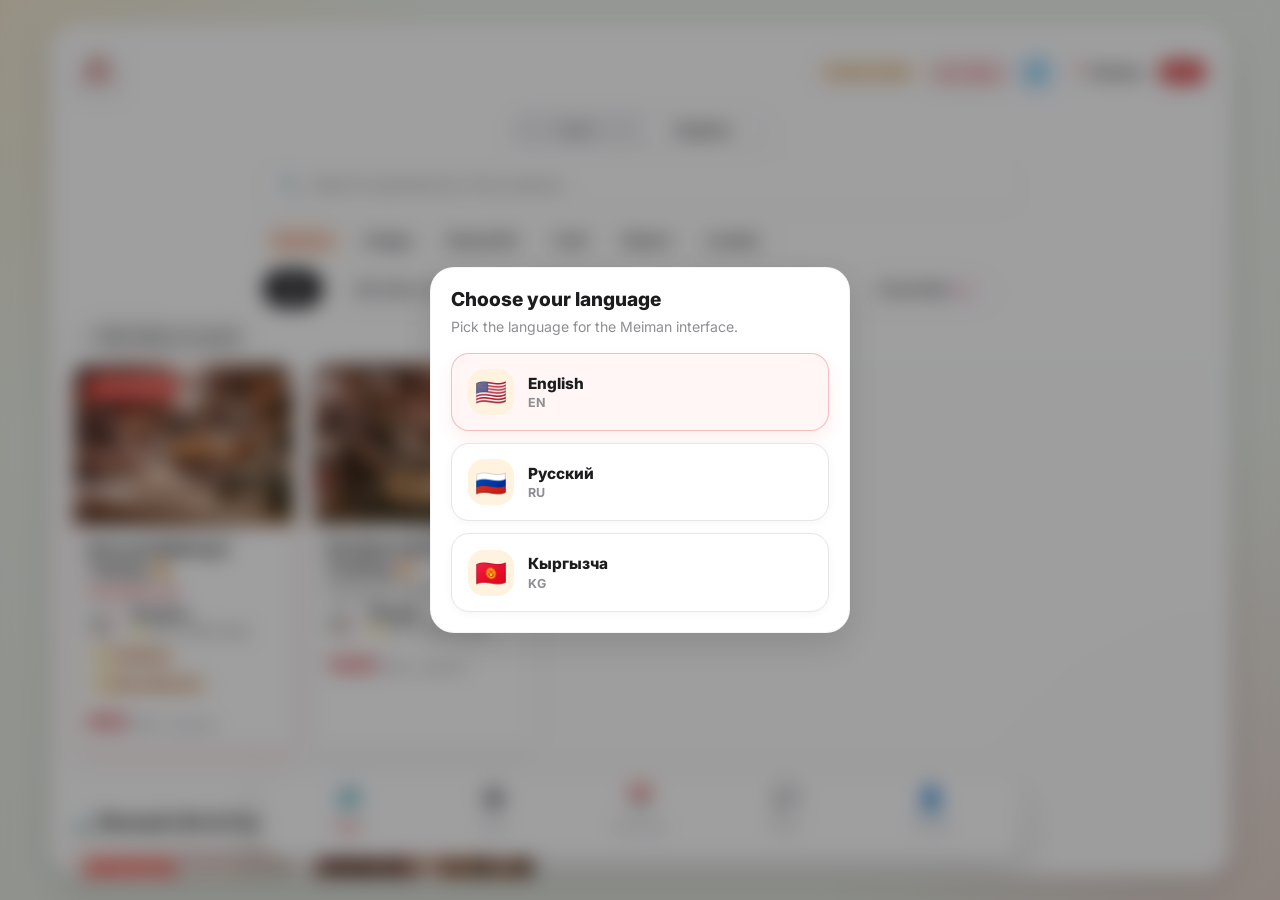
==== commit a15212f3: "Improve desktop demo layout" ====
--- a/Meyman/index.html
+++ b/Meyman/index.html
@@ -20,7 +20,7 @@
                     <a href="seller.html" id="host-mode-link" style="font-size:0.75rem; font-weight:800; color:var(--primary); text-decoration:none; background:white; padding:4px 8px; border-radius:12px; box-shadow:var(--shadow-sm); border:1px solid var(--primary);">Host Mode</a>
                     <button class="language-globe-btn" id="top-language-btn" onclick="openLanguageSelector(false)" aria-label="Change language" title="Change language">🌐</button>
                     <div style="font-size:0.85rem; font-weight:600; background:white; padding:4px 8px; border-radius:12px; box-shadow:var(--shadow-sm);">📍 Bishkek</div>
-                    <div style="font-size:0.85rem; font-weight:800; background:var(--primary); color:white; padding:4px 8px; border-radius:12px; box-shadow:var(--shadow-sm);">v2.2</div>
+                    <div style="font-size:0.85rem; font-weight:800; background:var(--primary); color:white; padding:4px 8px; border-radius:12px; box-shadow:var(--shadow-sm);">v2.3</div>
                 </div>
             </div>
 
--- a/Meyman/style.css
+++ b/Meyman/style.css
@@ -2743,3 +2743,146 @@
         grid-template-columns: repeat(3, minmax(0, 1fr));
     }
 }
+
+@media (min-width: 900px) {
+    body.customer-app,
+    body.seller-app {
+        min-height: 100vh;
+        padding: 24px;
+        align-items: center;
+        justify-content: center;
+        background:
+            radial-gradient(circle at top left, rgba(255, 152, 0, 0.12), transparent 28%),
+            radial-gradient(circle at bottom right, rgba(211, 47, 47, 0.14), transparent 30%),
+            linear-gradient(180deg, #eef2ea 0%, #e4e9df 100%);
+    }
+
+    .container {
+        max-width: 1180px;
+        width: min(1180px, calc(100vw - 48px));
+        height: min(880px, calc(100vh - 48px));
+        border-radius: 28px;
+        overflow: hidden;
+        display: flex;
+        flex-direction: column;
+    }
+
+    .customer-app .container,
+    .seller-app .container {
+        background-color: rgba(255,255,255,0.9);
+        backdrop-filter: blur(18px);
+        -webkit-backdrop-filter: blur(18px);
+    }
+
+    .top-bar {
+        padding: 1.5rem 1.5rem 1.15rem;
+    }
+
+    .header-row {
+        gap: 1rem;
+    }
+
+    .toggle-container {
+        width: 260px;
+    }
+
+    .search-bar,
+    .categories-scroll,
+    .need-now-bar {
+        max-width: 760px;
+        margin-left: auto;
+        margin-right: auto;
+    }
+
+    .explore-content {
+        padding-top: 300px;
+    }
+
+    .vertical-feed {
+        display: grid;
+        grid-template-columns: repeat(2, minmax(0, 1fr));
+        gap: 1.5rem;
+        align-items: start;
+    }
+
+    .explore-card {
+        height: 450px;
+    }
+
+    .category-section {
+        margin-bottom: 2.4rem;
+    }
+
+    .horizontal-feed {
+        padding-left: 1.5rem;
+        padding-right: 1.5rem;
+    }
+
+    .happening-now {
+        bottom: 74px;
+    }
+
+    .offer-card {
+        min-width: 320px;
+        width: 320px;
+    }
+
+    .bottom-nav {
+        left: 50%;
+        transform: translateX(-50%);
+        width: calc(100% - 64px);
+        max-width: 760px;
+        bottom: 18px;
+        border-radius: 24px;
+        box-shadow: 0 18px 40px rgba(0,0,0,0.16);
+    }
+
+    .bottom-sheet {
+        width: min(720px, calc(100vw - 64px));
+        max-height: min(88vh, 840px);
+        border-radius: 28px 28px 0 0;
+        left: 50%;
+        transform: translateX(-50%);
+    }
+
+    .modal-overlay.hidden .bottom-sheet {
+        transform: translateX(-50%) translateY(100%);
+    }
+
+    .create-offer-sheet {
+        width: min(760px, calc(100vw - 64px));
+    }
+
+    .create-offer-body {
+        padding-right: 0.25rem;
+    }
+
+    .create-grid.two-up {
+        grid-template-columns: repeat(2, minmax(0, 1fr));
+    }
+
+    .seller-header {
+        padding: 1.5rem 1.5rem 1rem;
+    }
+
+    .seller-content {
+        padding-left: 1.5rem;
+        padding-right: 1.5rem;
+    }
+
+    .stats-grid {
+        grid-template-columns: repeat(4, minmax(0, 1fr));
+    }
+
+    .quick-actions {
+        grid-template-columns: repeat(4, minmax(0, 1fr));
+    }
+
+    .provider-services-row {
+        gap: 1rem;
+    }
+
+    .language-card {
+        width: min(420px, calc(100vw - 64px));
+    }
+}
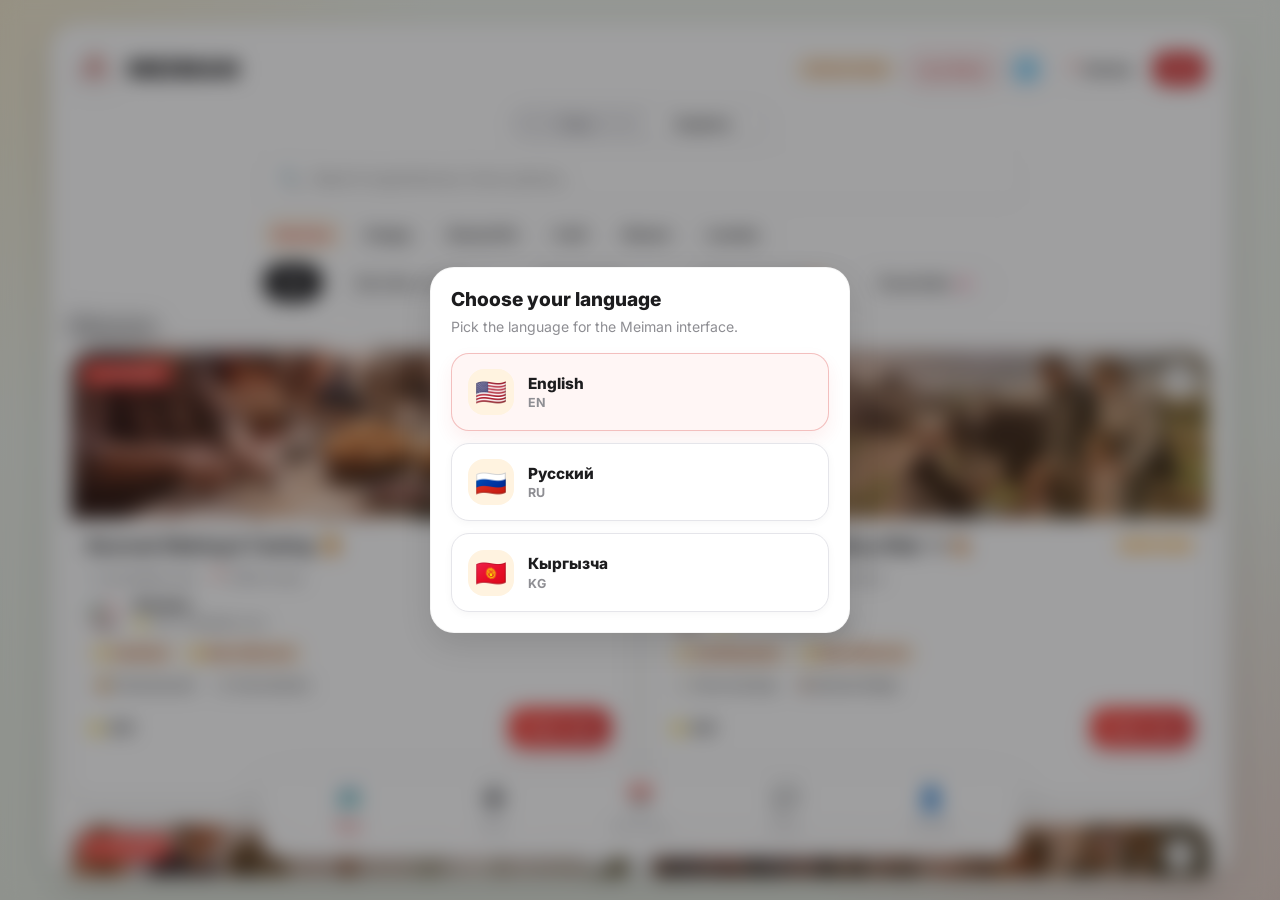
==== commit a232bab6: "Refresh tourist home UI" ====
--- a/Meyman/index.html
+++ b/Meyman/index.html
@@ -11,16 +11,17 @@
     <div class="container">
         <!-- Main Top Bar -->
         <header class="top-bar">
-            <div class="header-row">
-                <div class="logo-area">
-                    <img src="logo.png" alt="Meiman Logo" style="height:48px; object-fit:contain; filter: drop-shadow(0 2px 4px rgba(0,0,0,0.1));">
-                </div>
-                <div style="display:flex; align-items:center; gap:8px;">
+            <div class="header-row tourist-header-row">
+                <div class="logo-area tourist-brand">
+                    <img src="logo.png" alt="Meiman Logo" class="tourist-brand-logo">
+                    <div class="tourist-brand-wordmark">MEIMAN</div>
+                </div>
+                <div class="tourist-header-actions">
                     <button class="guide-chip" id="guide-chip" onclick="openCulturalGuide()">Cultural Guide</button>
-                    <a href="seller.html" id="host-mode-link" style="font-size:0.75rem; font-weight:800; color:var(--primary); text-decoration:none; background:white; padding:4px 8px; border-radius:12px; box-shadow:var(--shadow-sm); border:1px solid var(--primary);">Host Mode</a>
+                    <a href="seller.html" id="host-mode-link" class="top-mini-link">Host Mode</a>
                     <button class="language-globe-btn" id="top-language-btn" onclick="openLanguageSelector(false)" aria-label="Change language" title="Change language">🌐</button>
-                    <div style="font-size:0.85rem; font-weight:600; background:white; padding:4px 8px; border-radius:12px; box-shadow:var(--shadow-sm);">📍 Bishkek</div>
-                    <div style="font-size:0.85rem; font-weight:800; background:var(--primary); color:white; padding:4px 8px; border-radius:12px; box-shadow:var(--shadow-sm);">v2.3</div>
+                    <div class="location-chip">📍 Bishkek</div>
+                    <div class="version-chip">v2.4</div>
                 </div>
             </div>
 
@@ -30,7 +31,7 @@
                 <button class="toggle-btn active" id="btn-tab-explore" onclick="switchTab('explore')">Explore</button>
             </div>
 
-            <div class="search-bar" style="margin-top:0.75rem;">
+            <div class="search-bar tourist-search-bar">
                 <span>🔍</span>
                 <input type="text" id="search-input" placeholder="Search experiences, food, places...">
             </div>
@@ -78,16 +79,7 @@
         <!-- VIEW: EXPLORE -->
         <div id="view-explore" class="view-tab active">
             <div class="explore-content">
-                <div class="category-section">
-                    <h3 id="explore-food-title">🍽️ Eat Like a Local</h3>
-                    <div class="horizontal-feed" id="explore-cat-food"></div>
-                </div>
-                <div class="category-section">
-                    <h3 id="explore-outdoors-title">🏔️ Nomad Life & Craft</h3>
-                    <div class="horizontal-feed" id="explore-cat-outdoors"></div>
-                </div>
-                
-                <h3 class="feed-title" id="discover-title" style="padding:0 1.25rem 0.5rem; font-weight:800; font-size:1.4rem;">Discover</h3>
+                <h3 class="feed-title" id="discover-title">Popular experiences</h3>
                 <div id="explore-vertical-feed" class="vertical-feed">
                     <!-- Immersive vertical cards injected here -->
                 </div>
--- a/Meyman/style.css
+++ b/Meyman/style.css
@@ -148,10 +148,71 @@
     margin-bottom: 1rem;
 }
 
+.tourist-header-row {
+    gap: 1rem;
+}
+
 .logo-area {
     display: flex;
     align-items: center;
     gap: 8px;
+}
+
+.tourist-brand {
+    gap: 0.75rem;
+}
+
+.tourist-brand-logo {
+    height: 42px;
+    object-fit: contain;
+    filter: drop-shadow(0 2px 4px rgba(0,0,0,0.08));
+}
+
+.tourist-brand-wordmark {
+    font-size: 1.55rem;
+    font-weight: 900;
+    letter-spacing: 0.04em;
+    color: var(--text-primary);
+}
+
+.tourist-header-actions {
+    display: flex;
+    align-items: center;
+    gap: 0.55rem;
+    flex-wrap: wrap;
+    justify-content: flex-end;
+}
+
+.top-mini-link,
+.location-chip,
+.version-chip {
+    display: inline-flex;
+    align-items: center;
+    justify-content: center;
+    min-height: 34px;
+    padding: 0.45rem 0.75rem;
+    border-radius: 14px;
+    box-shadow: var(--shadow-sm);
+    font-size: 0.78rem;
+    font-weight: 800;
+}
+
+.top-mini-link {
+    color: var(--primary);
+    text-decoration: none;
+    background: white;
+    border: 1px solid var(--primary);
+}
+
+.location-chip {
+    background: white;
+    color: var(--text-primary);
+    font-weight: 700;
+}
+
+.version-chip {
+    background: var(--primary);
+    color: white;
 }
 
 .logo-icon {
@@ -169,6 +230,10 @@
     box-shadow: var(--shadow-sm);
     margin-bottom: 1rem;
     border: 1px solid rgba(0,0,0,0.02);
+}
+
+.tourist-search-bar {
+    margin-top: 0.75rem;
 }
 
 .search-bar input {
@@ -307,7 +372,7 @@
 .explore-content {
     height: 100%;
     overflow-y: auto;
-    padding-top: 290px; /* Space for the full Explore header stack */
+    padding-top: 280px; /* Space for the full Explore header stack */
     padding-bottom: 100px; /* Space for bottom nav */
     scrollbar-width: none;
 }
@@ -322,91 +387,111 @@
 .vertical-feed {
     display: flex;
     flex-direction: column;
-    gap: 1.5rem;
+    gap: 1rem;
     padding: 0 1.25rem 2rem;
+}
+
+.feed-title {
+    padding: 0 1.25rem 0.75rem;
+    font-size: 1.25rem;
+    font-weight: 800;
+    color: var(--text-primary);
 }
 
 .explore-card {
     position: relative;
-    border-radius: var(--radius-lg);
+    border-radius: 24px;
     overflow: hidden;
-    height: 420px;
     box-shadow: var(--shadow-md);
     cursor: pointer;
     transition: transform 0.2s cubic-bezier(0.2, 0.8, 0.2, 1);
-    background-color: var(--border-color);
+    background: white;
+    border: 1px solid rgba(0,0,0,0.04);
     animation: cardFadeIn 0.18s ease both;
 }
 .explore-card:active {
     transform: scale(0.97);
 }
-.explore-card-img {
+.explore-card-media {
     width: 100%;
-    height: 100%;
+    height: 168px;
     background-size: cover;
     background-position: center;
     position: relative;
 }
-.explore-card-overlay {
+
+.card-favorite-btn {
     position: absolute;
-    bottom: 0; left: 0; right: 0;
-    background: linear-gradient(to top, rgba(0,0,0,0.9) 0%, rgba(0,0,0,0.5) 40%, transparent 100%);
-    padding: 3rem 1.25rem 1.25rem;
-    color: white;
+    top: 12px;
+    right: 12px;
+    width: 34px;
+    height: 34px;
+    border: none;
+    border-radius: 50%;
+    background: rgba(255,255,255,0.92);
+    color: var(--text-primary);
+    font-size: 1.05rem;
+    font-weight: 700;
+    box-shadow: var(--shadow-sm);
+}
+
+.explore-card-body-clean {
+    padding: 1rem 1rem 1.05rem;
     display: flex;
     flex-direction: column;
-    gap: 0.5rem;
-}
+    gap: 0.7rem;
+}
+
+.explore-card-topline {
+    display: flex;
+    gap: 0.75rem;
+    align-items: flex-start;
+    justify-content: space-between;
+}
+
 .explore-card-title {
-    font-size: 1.5rem;
-    font-weight: 800;
-    line-height: 1.2;
-    text-shadow: 0 2px 8px rgba(0,0,0,0.4);
-}
-
-.overlay-host .host-name,
-.overlay-host .host-meta {
-    color: white;
-    text-shadow: 0 1px 4px rgba(0,0,0,0.38);
-}
-
-.overlay-host .host-meta,
-.overlay-availability {
-    color: rgba(255,255,255,0.82);
-}
-
-.overlay-availability.is-live {
-    color: #ffdfdc;
-}
-
-.overlay-tags .tag {
-    background: rgba(255,255,255,0.16);
-    border-color: rgba(255,255,255,0.22);
-    color: rgba(255,255,255,0.9);
-    backdrop-filter: blur(8px);
-}
-.explore-card-meta {
-    font-size: 0.9rem;
-    font-weight: 600;
-    color: rgba(255,255,255,0.9);
-    display: flex;
-    align-items: center;
-    gap: 8px;
-}
-.explore-card-footer {
-    display: flex;
+    font-size: 1.12rem;
+    font-weight: 800;
+    line-height: 1.25;
+    color: var(--text-primary);
+}
+
+.explore-card-price-inline {
+    flex-shrink: 0;
+    font-size: 1rem;
+    font-weight: 800;
+    color: var(--secondary);
+}
+
+.explore-card-submeta {
+    display: flex;
+    align-items: center;
+    gap: 0.8rem;
+    flex-wrap: wrap;
+    color: var(--text-secondary);
+    font-size: 0.82rem;
+    font-weight: 700;
+}
+
+.explore-card-footer-clean {
+    display: flex;
+    align-items: center;
     justify-content: space-between;
-    align-items: flex-end;
-    margin-top: 0.5rem;
-}
-.explore-card-price {
-    font-size: 1.6rem;
-    font-weight: 800;
-}
-.explore-card-price span {
-    font-size: 1rem;
-    font-weight: 600;
-    opacity: 0.8;
+    gap: 0.75rem;
+}
+
+.explore-card-rating {
+    color: var(--text-primary);
+    font-size: 0.92rem;
+    font-weight: 800;
+}
+
+.explore-inline-book {
+    width: auto;
+    padding: 0.72rem 1rem;
+    font-size: 0.88rem;
+    border-radius: 14px;
+    box-shadow: 0 8px 18px rgba(211, 47, 47, 0.2);
 }
 
 /* Category Sections */
@@ -2795,7 +2880,7 @@
     }
 
     .explore-content {
-        padding-top: 300px;
+        padding-top: 290px;
     }
 
     .vertical-feed {
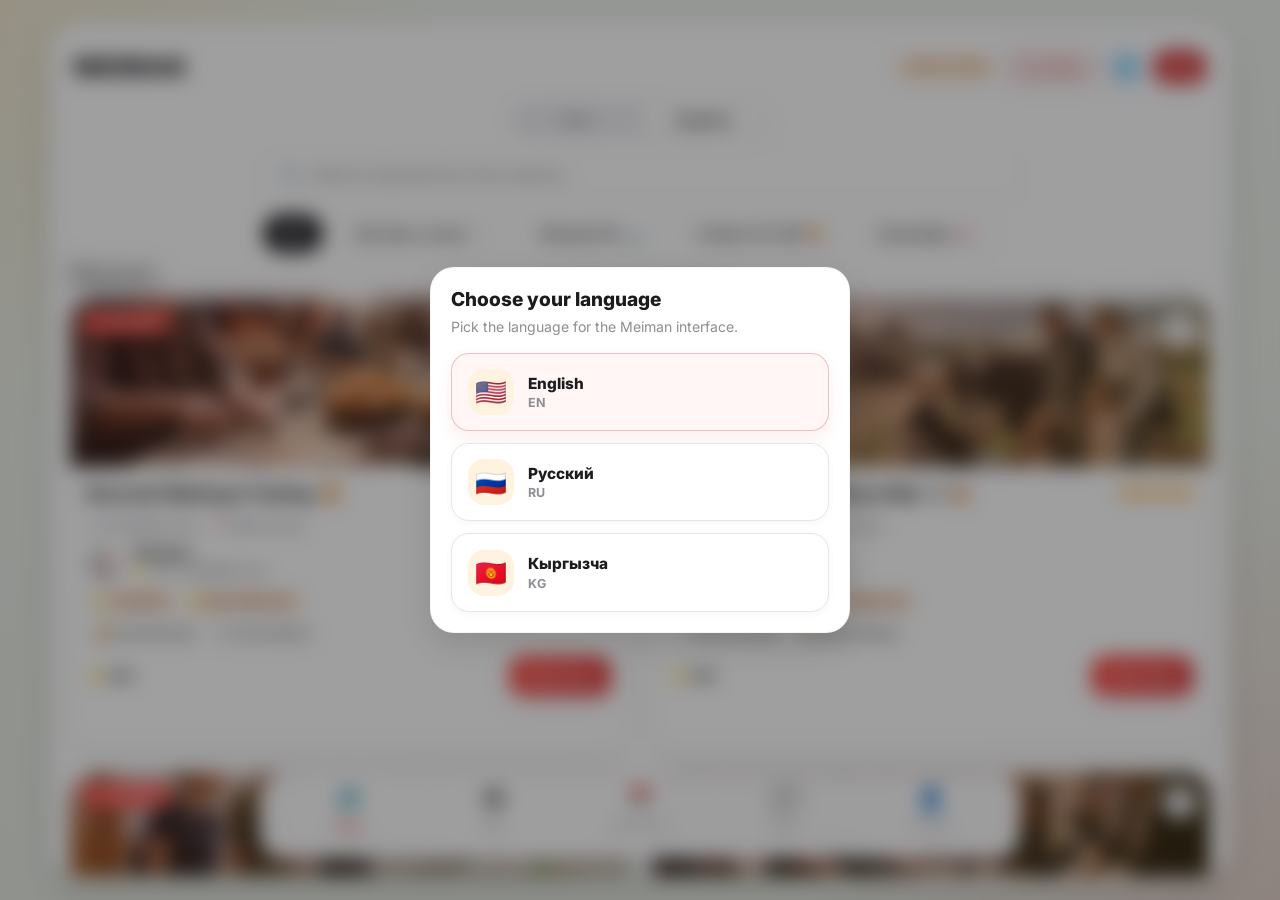
==== commit 66871bf1: "Clean tourist map flow and booking UX" ====
--- a/Meyman/index.html
+++ b/Meyman/index.html
@@ -13,15 +13,13 @@
         <header class="top-bar">
             <div class="header-row tourist-header-row">
                 <div class="logo-area tourist-brand">
-                    <img src="logo.png" alt="Meiman Logo" class="tourist-brand-logo">
                     <div class="tourist-brand-wordmark">MEIMAN</div>
                 </div>
                 <div class="tourist-header-actions">
                     <button class="guide-chip" id="guide-chip" onclick="openCulturalGuide()">Cultural Guide</button>
                     <a href="seller.html" id="host-mode-link" class="top-mini-link">Host Mode</a>
                     <button class="language-globe-btn" id="top-language-btn" onclick="openLanguageSelector(false)" aria-label="Change language" title="Change language">🌐</button>
-                    <div class="location-chip">📍 Bishkek</div>
-                    <div class="version-chip">v2.4</div>
+                    <div class="version-chip">v2.5</div>
                 </div>
             </div>
 
@@ -34,14 +32,6 @@
             <div class="search-bar tourist-search-bar">
                 <span>🔍</span>
                 <input type="text" id="search-input" placeholder="Search experiences, food, places...">
-            </div>
-
-            <div class="need-now-bar" id="need-now-tabs">
-                <button class="need-chip" data-need="Food">Hungry</button>
-                <button class="need-chip" data-need="Nomad">Nomad life</button>
-                <button class="need-chip" data-need="Culture">Craft</button>
-                <button class="need-chip" data-need="Shower">Shower</button>
-                <button class="need-chip" data-need="Laundry">Laundry</button>
             </div>
 
             <div class="categories-scroll" id="category-tabs">
@@ -69,7 +59,7 @@
 
             <!-- Floating Happening Now Cards -->
             <section class="happening-now">
-                <h3 class="section-title" id="happening-title">Happening Now 🔥</h3>
+                <h3 class="section-title" id="happening-title">Nearby on the map</h3>
                 <div class="horizontal-feed" id="happening-feed">
                     <!-- Offer Cards injected here by JS -->
                 </div>
--- a/Meyman/style.css
+++ b/Meyman/style.css
@@ -184,7 +184,6 @@
 }
 
 .top-mini-link,
-.location-chip,
 .version-chip {
     display: inline-flex;
     align-items: center;
@@ -202,12 +201,6 @@
     text-decoration: none;
     background: white;
     border: 1px solid var(--primary);
-}
-
-.location-chip {
-    background: white;
-    color: var(--text-primary);
-    font-weight: 700;
 }
 
 .version-chip {
@@ -372,7 +365,7 @@
 .explore-content {
     height: 100%;
     overflow-y: auto;
-    padding-top: 280px; /* Space for the full Explore header stack */
+    padding-top: 228px; /* Space for the simplified Explore header stack */
     padding-bottom: 100px; /* Space for bottom nav */
     scrollbar-width: none;
 }
@@ -380,7 +373,7 @@
 
 @media (max-width: 380px) {
     .explore-content {
-        padding-top: 310px;
+        padding-top: 248px;
     }
 }
 
@@ -517,6 +510,9 @@
     transform: translate(-50%, -100%);
     width: 44px;
     height: 48px;
+    border: none;
+    padding: 0;
+    background-color: transparent;
     background: url('data:image/svg+xml;utf8,<svg viewBox="0 0 24 24" fill="%23d32f2f" xmlns="http://www.w3.org/2000/svg"><path d="M12 2C8.13 2 5 5.13 5 9C5 14.25 12 22 12 22C12 22 19 14.25 19 9C19 5.13 15.87 2 12 2ZM12 11.5C10.62 11.5 9.5 10.38 9.5 9C9.5 7.62 10.62 6.5 12 6.5C13.38 6.5 14.5 7.62 14.5 9C14.5 10.38 13.38 11.5 12 11.5Z"/></svg>') center / contain no-repeat;
     cursor: pointer;
     pointer-events: auto;
@@ -527,6 +523,26 @@
 }
 .map-pin:hover { transform: translate(-50%, -100%) scale(1.15); animation: none; }
 
+.map-pin.active {
+    transform: translate(-50%, -104%) scale(1.14);
+    animation: none;
+    z-index: 7;
+    filter: drop-shadow(0 10px 18px rgba(211,47,47,0.48));
+}
+
+.user-location-dot {
+    position: absolute;
+    transform: translate(-50%, -50%);
+    width: 18px;
+    height: 18px;
+    border-radius: 50%;
+    background: #2563eb;
+    border: 4px solid rgba(255,255,255,0.92);
+    box-shadow: 0 0 0 10px rgba(37,99,235,0.16);
+    z-index: 4;
+    pointer-events: none;
+}
+
 @keyframes mapPinPulse {
     0% { filter: drop-shadow(0 4px 6px rgba(211,47,47,0.2)); }
     50% { filter: drop-shadow(0 8px 16px rgba(211,47,47,0.6)); transform: translate(-50%, -102%); }
@@ -539,15 +555,14 @@
     bottom: 54px; /* Space for larger bottom nav */
     left: 0;
     right: 0;
-    padding: 1rem 0; /* Horizontal padding handled by feed */
+    padding: 1rem 1.25rem 1.5rem;
     z-index: 8;
 }
 
 .section-title {
     font-weight: 800;
-    font-size: 1.25rem;
-    margin-bottom: 1rem;
-    padding-left: 1.25rem;
+    font-size: 1.05rem;
+    margin-bottom: 0.85rem;
     display: flex;
     align-items: center;
     gap: 6px;
@@ -555,15 +570,28 @@
 }
 
 .horizontal-feed {
-    display: flex;
-    gap: 1.25rem;
-    overflow-x: auto;
-    padding: 0.5rem 1.25rem 1.5rem;
-    scrollbar-width: none;
-    scroll-snap-type: x mandatory;
+    display: block;
+    overflow: visible;
+    padding: 0;
 }
 
 .horizontal-feed::-webkit-scrollbar { display: none; }
+
+.map-focus-card {
+    width: 100%;
+    min-width: 0;
+}
+
+.map-empty-state {
+    border-radius: 20px;
+    background: rgba(255,255,255,0.96);
+    box-shadow: var(--shadow-md);
+    padding: 1rem 1.1rem;
+    color: var(--text-secondary);
+    font-size: 0.92rem;
+    font-weight: 700;
+    line-height: 1.45;
+}
 
 .offer-card {
     min-width: 280px;
@@ -778,8 +806,15 @@
 .booking-footer {
     display: flex;
     justify-content: space-between;
-    align-items: center;
+    align-items: flex-end;
     gap: 0.75rem;
+}
+
+.booking-action-group {
+    display: flex;
+    flex-direction: column;
+    gap: 0.5rem;
+    flex-shrink: 0;
 }
 
 .booking-review-btn {
@@ -787,6 +822,16 @@
     padding: 0.5rem 0.8rem;
     border-radius: 12px;
     font-size: 0.8rem;
+}
+
+.booking-cancel-btn {
+    width: auto;
+    padding: 0.5rem 0.8rem;
+    border-radius: 12px;
+    font-size: 0.8rem;
+    color: var(--primary);
+    border-color: rgba(211, 47, 47, 0.18);
+    background: #fff5f5;
 }
 
 .live-status {
@@ -2872,15 +2917,14 @@
     }
 
     .search-bar,
-    .categories-scroll,
-    .need-now-bar {
+    .categories-scroll {
         max-width: 760px;
         margin-left: auto;
         margin-right: auto;
     }
 
     .explore-content {
-        padding-top: 290px;
+        padding-top: 238px;
     }
 
     .vertical-feed {
@@ -2898,13 +2942,10 @@
         margin-bottom: 2.4rem;
     }
 
-    .horizontal-feed {
+    .happening-now {
+        bottom: 74px;
         padding-left: 1.5rem;
         padding-right: 1.5rem;
-    }
-
-    .happening-now {
-        bottom: 74px;
     }
 
     .offer-card {
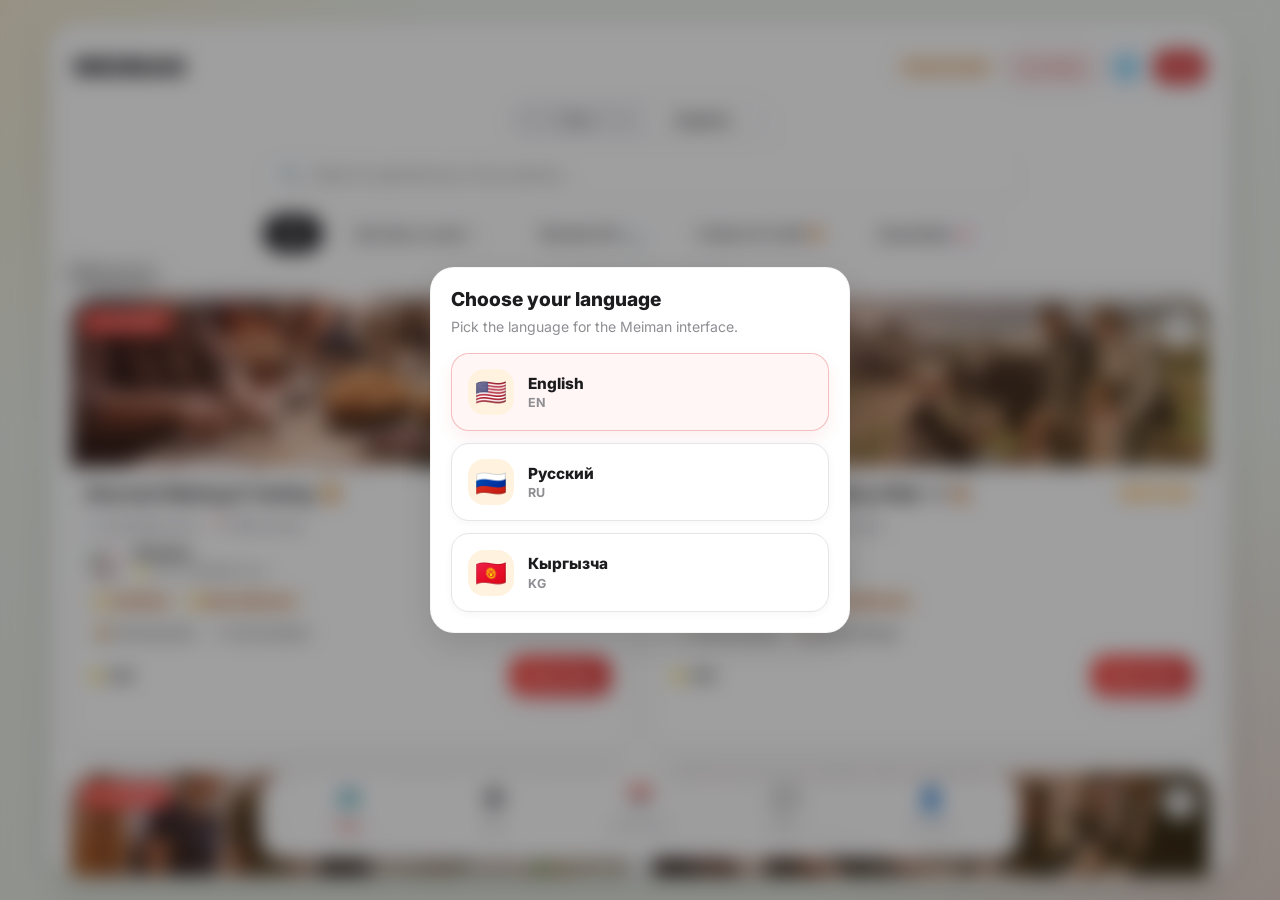
==== commit 15e1b821: "Polish host mobile layout and inline booking" ====
--- a/Meyman/index.html
+++ b/Meyman/index.html
@@ -19,7 +19,7 @@
                     <button class="guide-chip" id="guide-chip" onclick="openCulturalGuide()">Cultural Guide</button>
                     <a href="seller.html" id="host-mode-link" class="top-mini-link">Host Mode</a>
                     <button class="language-globe-btn" id="top-language-btn" onclick="openLanguageSelector(false)" aria-label="Change language" title="Change language">🌐</button>
-                    <div class="version-chip">v2.5</div>
+                    <div class="version-chip">v2.6</div>
                 </div>
             </div>
 
--- a/Meyman/style.css
+++ b/Meyman/style.css
@@ -42,6 +42,7 @@
     -webkit-font-smoothing: antialiased;
     overflow-x: hidden;
     height: 100vh;
+    min-height: 100dvh;
     display: flex;
     flex-direction: column;
 }
@@ -113,6 +114,7 @@
     width: 100%;
     position: relative;
     height: 100vh;
+    height: 100dvh;
     background-color: var(--bg-main);
     box-shadow: var(--shadow-lg);
     overflow: hidden;
@@ -749,6 +751,150 @@
     left: 14px;
 }
 
+.detail-booking-card {
+    background: white;
+    padding: 1rem 0 0;
+    margin-top: 0.75rem;
+    border-top: 1px solid var(--border-color);
+}
+
+.detail-price-row {
+    display: flex;
+    align-items: flex-end;
+    justify-content: space-between;
+    gap: 0.75rem;
+}
+
+.detail-price-main {
+    font-size: 1.7rem;
+    font-weight: 900;
+    color: var(--text-primary);
+}
+
+.detail-price-main span {
+    font-size: 0.95rem;
+    font-weight: 700;
+    color: var(--text-secondary);
+}
+
+.detail-rating-mini {
+    color: #b45309;
+    font-size: 0.95rem;
+    font-weight: 800;
+}
+
+.detail-meta-row {
+    display: flex;
+    gap: 0.85rem;
+    flex-wrap: wrap;
+    margin-top: 0.7rem;
+    color: var(--text-secondary);
+    font-size: 0.82rem;
+    font-weight: 700;
+}
+
+.detail-availability {
+    margin-top: 0.7rem;
+    display: flex;
+    align-items: center;
+    gap: 0.35rem;
+    color: var(--text-primary);
+    font-size: 0.88rem;
+    font-weight: 800;
+}
+
+.detail-availability.is-live {
+    color: var(--primary);
+}
+
+.detail-payment-title {
+    margin-top: 1rem;
+    margin-bottom: 0.65rem;
+    color: var(--text-primary);
+    font-size: 0.92rem;
+    font-weight: 900;
+}
+
+.inline-payment-list {
+    display: flex;
+    flex-direction: column;
+    gap: 0;
+    border-top: 1px solid var(--border-color);
+    border-bottom: 1px solid var(--border-color);
+}
+
+.inline-payment-option {
+    width: 100%;
+    border: none;
+    border-bottom: 1px solid var(--border-color);
+    background: white;
+    padding: 0.82rem 0;
+    display: flex;
+    align-items: center;
+    gap: 0.8rem;
+    text-align: left;
+    color: var(--text-primary);
+    font-family: inherit;
+    cursor: pointer;
+    transition: background 0.2s ease, transform 0.2s ease;
+}
+
+.inline-payment-option:last-child {
+    border-bottom: none;
+}
+
+.inline-payment-option:active {
+    transform: scale(0.99);
+}
+
+.inline-payment-option.active {
+    background: #fffaf3;
+}
+
+.inline-payment-radio {
+    width: 20px;
+    height: 20px;
+    border-radius: 50%;
+    border: 1.5px solid #d1d1d6;
+    display: inline-flex;
+    align-items: center;
+    justify-content: center;
+    flex: 0 0 auto;
+}
+
+.inline-payment-radio-dot {
+    width: 10px;
+    height: 10px;
+    border-radius: 50%;
+    background: var(--secondary);
+}
+
+.inline-brand-mark {
+    width: 34px;
+    height: 34px;
+    border-radius: 10px;
+    font-size: 0.86rem;
+}
+
+.inline-payment-copy {
+    color: var(--text-primary);
+    font-size: 0.92rem;
+    font-weight: 700;
+}
+
+.detail-book-btn {
+    margin-top: 1rem;
+}
+
+.detail-instant-note {
+    margin-top: 0.55rem;
+    color: var(--text-secondary);
+    font-size: 0.76rem;
+    font-weight: 600;
+    text-align: center;
+    line-height: 1.35;
+}
+
 .happening-now .live-badge {
     top: 96px;
 }
@@ -1046,6 +1192,19 @@
 
 .payment-submit {
     margin-top: 1rem;
+}
+
+.payment-actions {
+    display: grid;
+    grid-template-columns: 1fr 1fr;
+    gap: 0.75rem;
+    margin-top: 1rem;
+}
+
+.payment-cancel {
+    border-color: rgba(255,255,255,0.14);
+    background: rgba(255,255,255,0.04);
+    color: white;
 }
 
 .payment-terms {
@@ -1124,13 +1283,13 @@
     background: rgba(255,255,255,0.98);
     backdrop-filter: blur(10px);
     -webkit-backdrop-filter: blur(10px);
-    height: 84px;
+    height: calc(84px + env(safe-area-inset-bottom, 0px));
     border-radius: 24px 24px 0 0;
     box-shadow: var(--shadow-up);
     display: flex;
     justify-content: space-around;
     align-items: center;
-    padding: 0 1rem 1rem; /* Extra padding at bottom for safe area */
+    padding: 0 1rem calc(1rem + env(safe-area-inset-bottom, 0px));
     z-index: 20;
 }
 
@@ -1201,8 +1360,9 @@
 
 .seller-content {
     overflow-y: auto;
-    height: calc(100vh - 84px); /* Full height minus bottom nav */
-    padding-bottom: 2rem;
+    flex: 1 1 auto;
+    min-height: 0;
+    padding-bottom: calc(108px + env(safe-area-inset-bottom, 0px));
     scrollbar-width: none;
 }
 .seller-content::-webkit-scrollbar { display: none; }
@@ -1216,11 +1376,35 @@
     border-bottom: none;
     z-index: 10;
     position: relative;
-}
-.seller-logo {
-    color: var(--primary);
+    flex: 0 0 auto;
+}
+
+.seller-header-btn {
+    width: 42px;
+    height: 42px;
+    border: none;
+    border-radius: 14px;
+    background: white;
+    color: var(--text-primary);
     font-size: 1.4rem;
     font-weight: 800;
+    display: inline-flex;
+    align-items: center;
+    justify-content: center;
+    box-shadow: var(--shadow-sm);
+    cursor: pointer;
+    transition: transform 0.2s ease, box-shadow 0.2s ease;
+}
+
+.seller-header-btn:active {
+    transform: scale(0.95);
+}
+
+.seller-wordmark {
+    font-size: 1.4rem;
+    font-weight: 900;
+    letter-spacing: 0.04em;
+    color: var(--text-primary);
 }
 .bell-icon {
     position: relative;
@@ -2994,6 +3178,7 @@
     .seller-content {
         padding-left: 1.5rem;
         padding-right: 1.5rem;
+        padding-bottom: 124px;
     }
 
     .stats-grid {
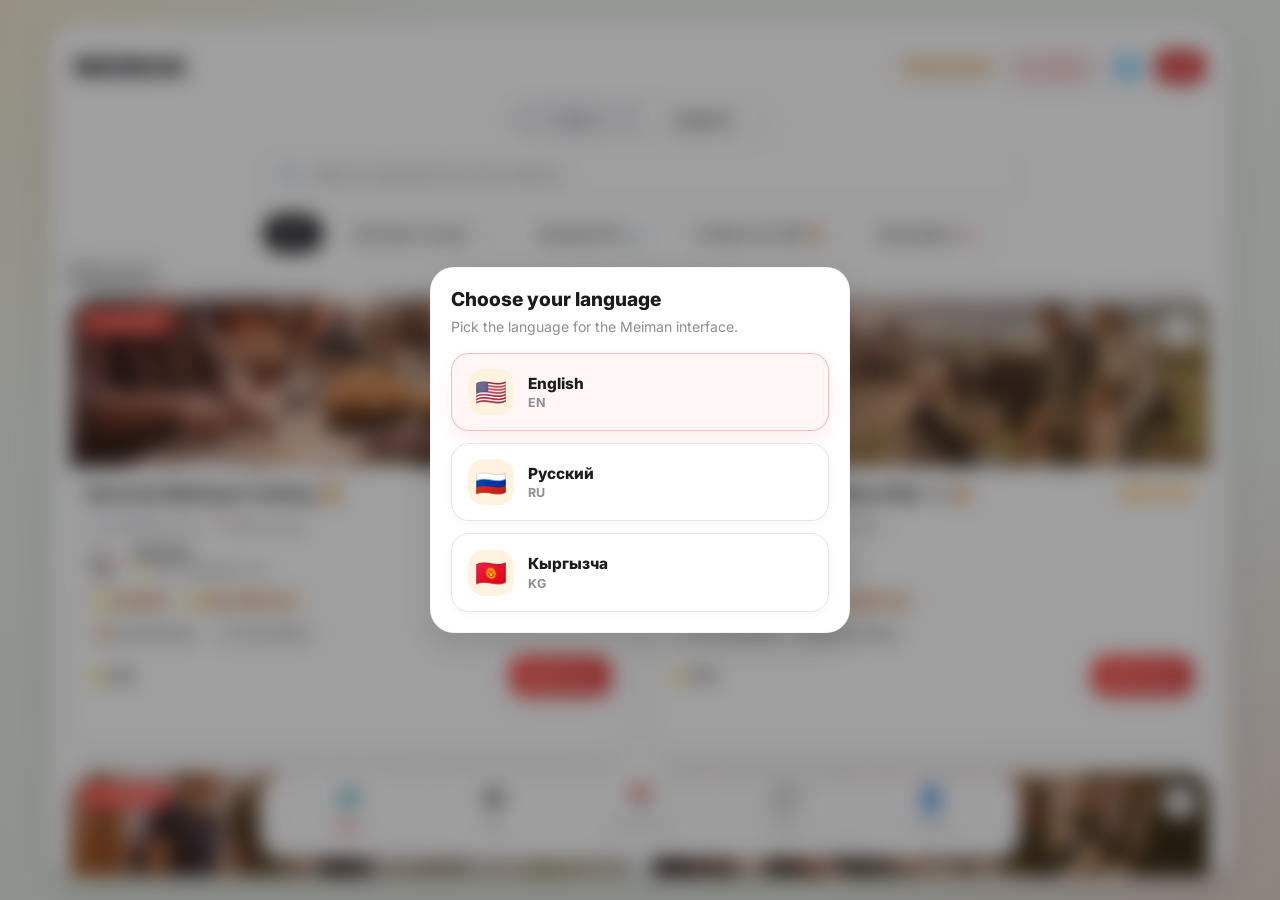
==== commit f46bd862: "Open experience sheet full screen" ====
--- a/Meyman/index.html
+++ b/Meyman/index.html
@@ -19,7 +19,7 @@
                     <button class="guide-chip" id="guide-chip" onclick="openCulturalGuide()">Cultural Guide</button>
                     <a href="seller.html" id="host-mode-link" class="top-mini-link">Host Mode</a>
                     <button class="language-globe-btn" id="top-language-btn" onclick="openLanguageSelector(false)" aria-label="Change language" title="Change language">🌐</button>
-                    <div class="version-chip">v2.6</div>
+                    <div class="version-chip">v2.7</div>
                 </div>
             </div>
 
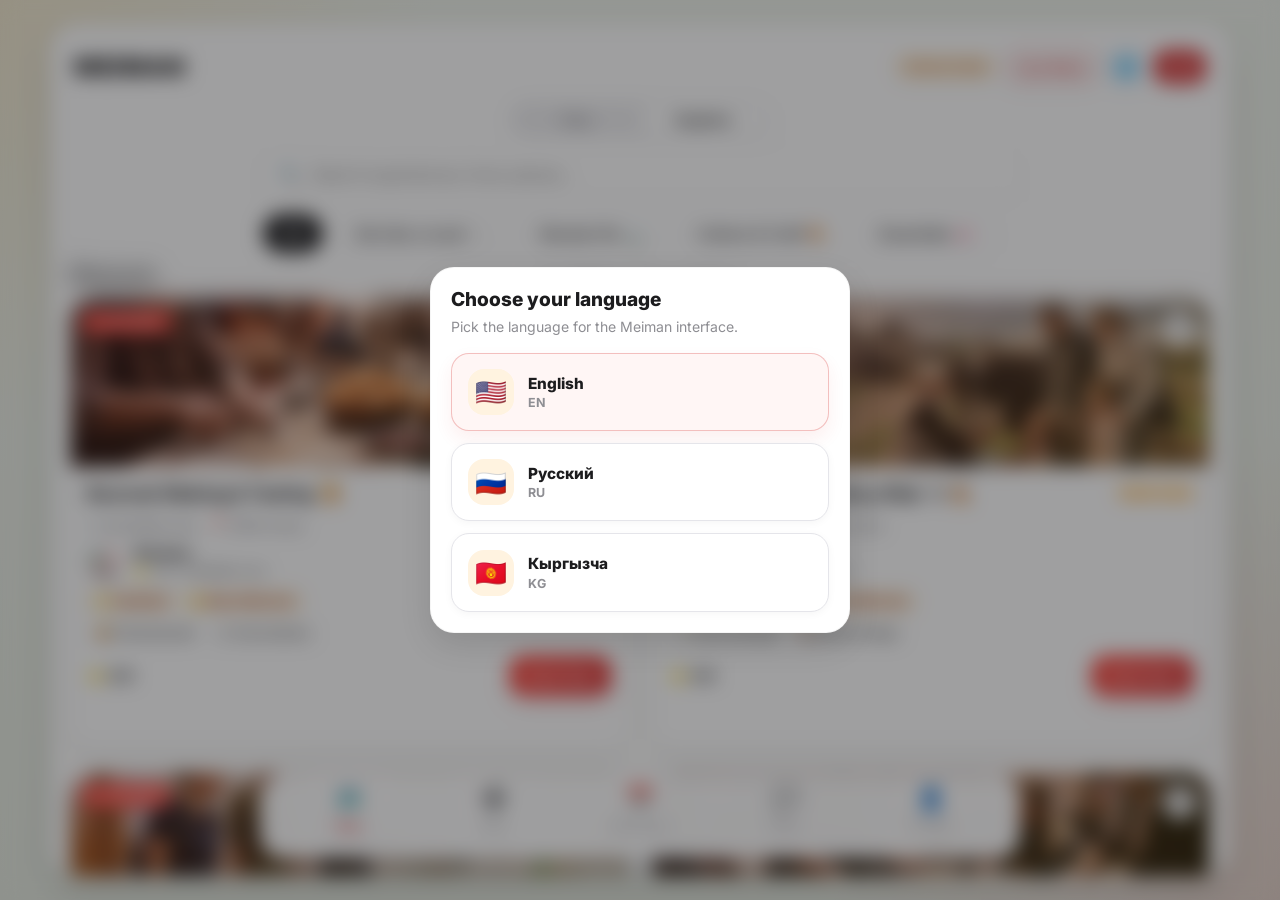
==== commit 5b0e4124: "Fix host desktop service modal" ====
--- a/Meyman/index.html
+++ b/Meyman/index.html
@@ -19,7 +19,7 @@
                     <button class="guide-chip" id="guide-chip" onclick="openCulturalGuide()">Cultural Guide</button>
                     <a href="seller.html" id="host-mode-link" class="top-mini-link">Host Mode</a>
                     <button class="language-globe-btn" id="top-language-btn" onclick="openLanguageSelector(false)" aria-label="Change language" title="Change language">🌐</button>
-                    <div class="version-chip">v2.7</div>
+                    <div class="version-chip">v2.8</div>
                 </div>
             </div>
 
--- a/Meyman/style.css
+++ b/Meyman/style.css
@@ -2299,6 +2299,7 @@
     box-shadow: var(--shadow-sm);
     overflow: hidden;
     border: 1px solid rgba(0,0,0,0.03);
+    cursor: pointer;
 }
 
 .provider-service-thumb {
@@ -3059,6 +3060,10 @@
 }
 
 @media (min-width: 900px) {
+    .modal-overlay {
+        justify-content: center;
+    }
+
     body.customer-app,
     body.seller-app {
         min-height: 100vh;
@@ -3151,12 +3156,22 @@
         width: min(720px, calc(100vw - 64px));
         max-height: min(88vh, 840px);
         border-radius: 28px 28px 0 0;
-        left: 50%;
-        transform: translateX(-50%);
+        transform: translateY(0);
     }
 
     .modal-overlay.hidden .bottom-sheet {
-        transform: translateX(-50%) translateY(100%);
+        transform: translateY(100%);
+    }
+
+    .modal-overlay.service-detail-modal {
+        align-items: center;
+        padding: 24px;
+    }
+
+    .modal-overlay.service-detail-modal .bottom-sheet {
+        width: min(560px, calc(100vw - 96px));
+        max-height: min(82vh, 760px);
+        border-radius: 28px;
     }
 
     .create-offer-sheet {
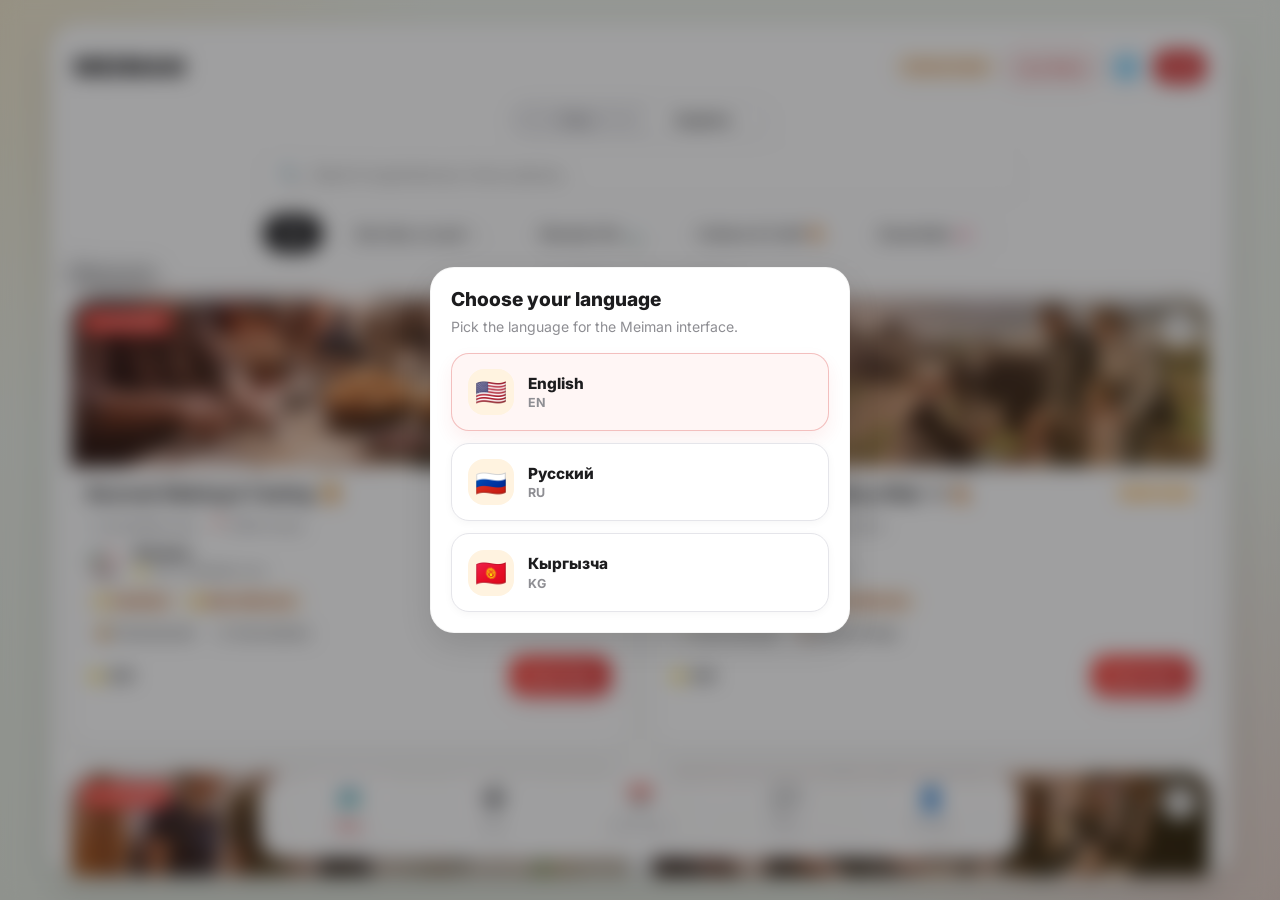
==== commit cd677f28: "Add working host support menus" ====
--- a/Meyman/index.html
+++ b/Meyman/index.html
@@ -19,7 +19,7 @@
                     <button class="guide-chip" id="guide-chip" onclick="openCulturalGuide()">Cultural Guide</button>
                     <a href="seller.html" id="host-mode-link" class="top-mini-link">Host Mode</a>
                     <button class="language-globe-btn" id="top-language-btn" onclick="openLanguageSelector(false)" aria-label="Change language" title="Change language">🌐</button>
-                    <div class="version-chip">v2.8</div>
+            <div class="version-chip">v2.9</div>
                 </div>
             </div>
 
--- a/Meyman/style.css
+++ b/Meyman/style.css
@@ -1400,6 +1400,215 @@
     transform: scale(0.95);
 }
 
+.host-modal-header {
+    display: flex;
+    justify-content: space-between;
+    align-items: flex-start;
+    gap: 1rem;
+}
+
+.host-modal-header h2 {
+    font-size: 1.4rem;
+    margin-bottom: 0.3rem;
+}
+
+.host-modal-header p {
+    color: var(--text-secondary);
+    font-size: 0.9rem;
+    line-height: 1.45;
+}
+
+.host-modal-close {
+    flex-shrink: 0;
+    box-shadow: none;
+    border: none;
+    width: 36px;
+    height: 36px;
+    background: var(--border-color);
+    color: var(--text-primary);
+}
+
+.host-menu-list,
+.host-settings-list,
+.host-faq-list,
+.host-payout-list {
+    margin-top: 1.25rem;
+    display: flex;
+    flex-direction: column;
+    gap: 0.85rem;
+}
+
+.host-menu-item {
+    width: 100%;
+    border: 1px solid var(--border-color);
+    border-radius: 16px;
+    background: white;
+    padding: 1rem 1.05rem;
+    display: flex;
+    align-items: center;
+    justify-content: space-between;
+    color: var(--text-primary);
+    font-family: inherit;
+    font-size: 1rem;
+    font-weight: 700;
+    text-decoration: none;
+    cursor: pointer;
+    transition: transform 0.2s ease, box-shadow 0.2s ease;
+    box-shadow: var(--shadow-sm);
+}
+
+.host-menu-item:active {
+    transform: scale(0.98);
+}
+
+.host-menu-link {
+    color: var(--primary);
+}
+
+.host-setting-row {
+    display: flex;
+    align-items: flex-start;
+    justify-content: space-between;
+    gap: 1rem;
+    background: white;
+    border: 1px solid var(--border-color);
+    border-radius: 18px;
+    padding: 1rem 1.05rem;
+    box-shadow: var(--shadow-sm);
+}
+
+.host-setting-title {
+    font-size: 0.98rem;
+    font-weight: 800;
+    color: var(--text-primary);
+}
+
+.host-setting-copy {
+    margin-top: 0.25rem;
+    font-size: 0.84rem;
+    line-height: 1.45;
+    color: var(--text-secondary);
+}
+
+.host-setting-row input[type="checkbox"] {
+    width: 22px;
+    height: 22px;
+    accent-color: var(--primary);
+    flex-shrink: 0;
+    margin-top: 0.15rem;
+}
+
+.host-modal-actions {
+    display: grid;
+    grid-template-columns: 1fr 1fr;
+    gap: 0.85rem;
+    margin-top: 1.25rem;
+}
+
+.host-payout-summary {
+    display: flex;
+    align-items: center;
+    gap: 0.9rem;
+    margin-top: 1.25rem;
+    padding: 1rem;
+    border-radius: 18px;
+    background: #fff8f1;
+    border: 1px solid #ffe0b2;
+}
+
+.host-payout-summary strong,
+.host-faq-card strong,
+.host-payout-bank {
+    display: block;
+    color: var(--text-primary);
+}
+
+.host-payout-summary span,
+.host-faq-card span,
+.host-payout-account {
+    display: block;
+    margin-top: 0.2rem;
+    color: var(--text-secondary);
+    font-size: 0.86rem;
+    line-height: 1.45;
+}
+
+.host-payout-summary-icon {
+    width: 48px;
+    height: 48px;
+    border-radius: 16px;
+    background: white;
+    display: flex;
+    align-items: center;
+    justify-content: center;
+    font-size: 1.35rem;
+    box-shadow: var(--shadow-sm);
+    flex-shrink: 0;
+}
+
+.host-payout-item,
+.host-faq-card,
+.host-bank-form {
+    background: white;
+    border: 1px solid var(--border-color);
+    border-radius: 18px;
+    padding: 1rem 1.05rem;
+    box-shadow: var(--shadow-sm);
+}
+
+.host-payout-item {
+    display: flex;
+    justify-content: space-between;
+    align-items: center;
+    gap: 1rem;
+}
+
+.host-payout-status {
+    color: #2e7d32;
+    background: #e8f5e9;
+    border-radius: 999px;
+    padding: 0.35rem 0.7rem;
+    font-size: 0.75rem;
+    font-weight: 800;
+    white-space: nowrap;
+}
+
+.host-add-bank-btn {
+    margin-top: 1rem;
+    width: 100%;
+    border: 1px dashed var(--border-darker);
+    background: white;
+    color: var(--text-primary);
+    border-radius: 18px;
+    padding: 0.95rem 1rem;
+    font-family: inherit;
+    font-size: 1rem;
+    font-weight: 800;
+    display: flex;
+    align-items: center;
+    justify-content: center;
+    gap: 0.55rem;
+    cursor: pointer;
+}
+
+.host-add-bank-btn span {
+    color: var(--primary);
+    font-size: 1.25rem;
+    line-height: 1;
+}
+
+.host-bank-form {
+    margin-top: 0.9rem;
+}
+
+.host-bank-form .form-group:last-of-type {
+    margin-bottom: 1rem;
+}
+
+.host-whatsapp-btn {
+    margin-top: 1rem;
+}
+
 .seller-wordmark {
     font-size: 1.4rem;
     font-weight: 900;
